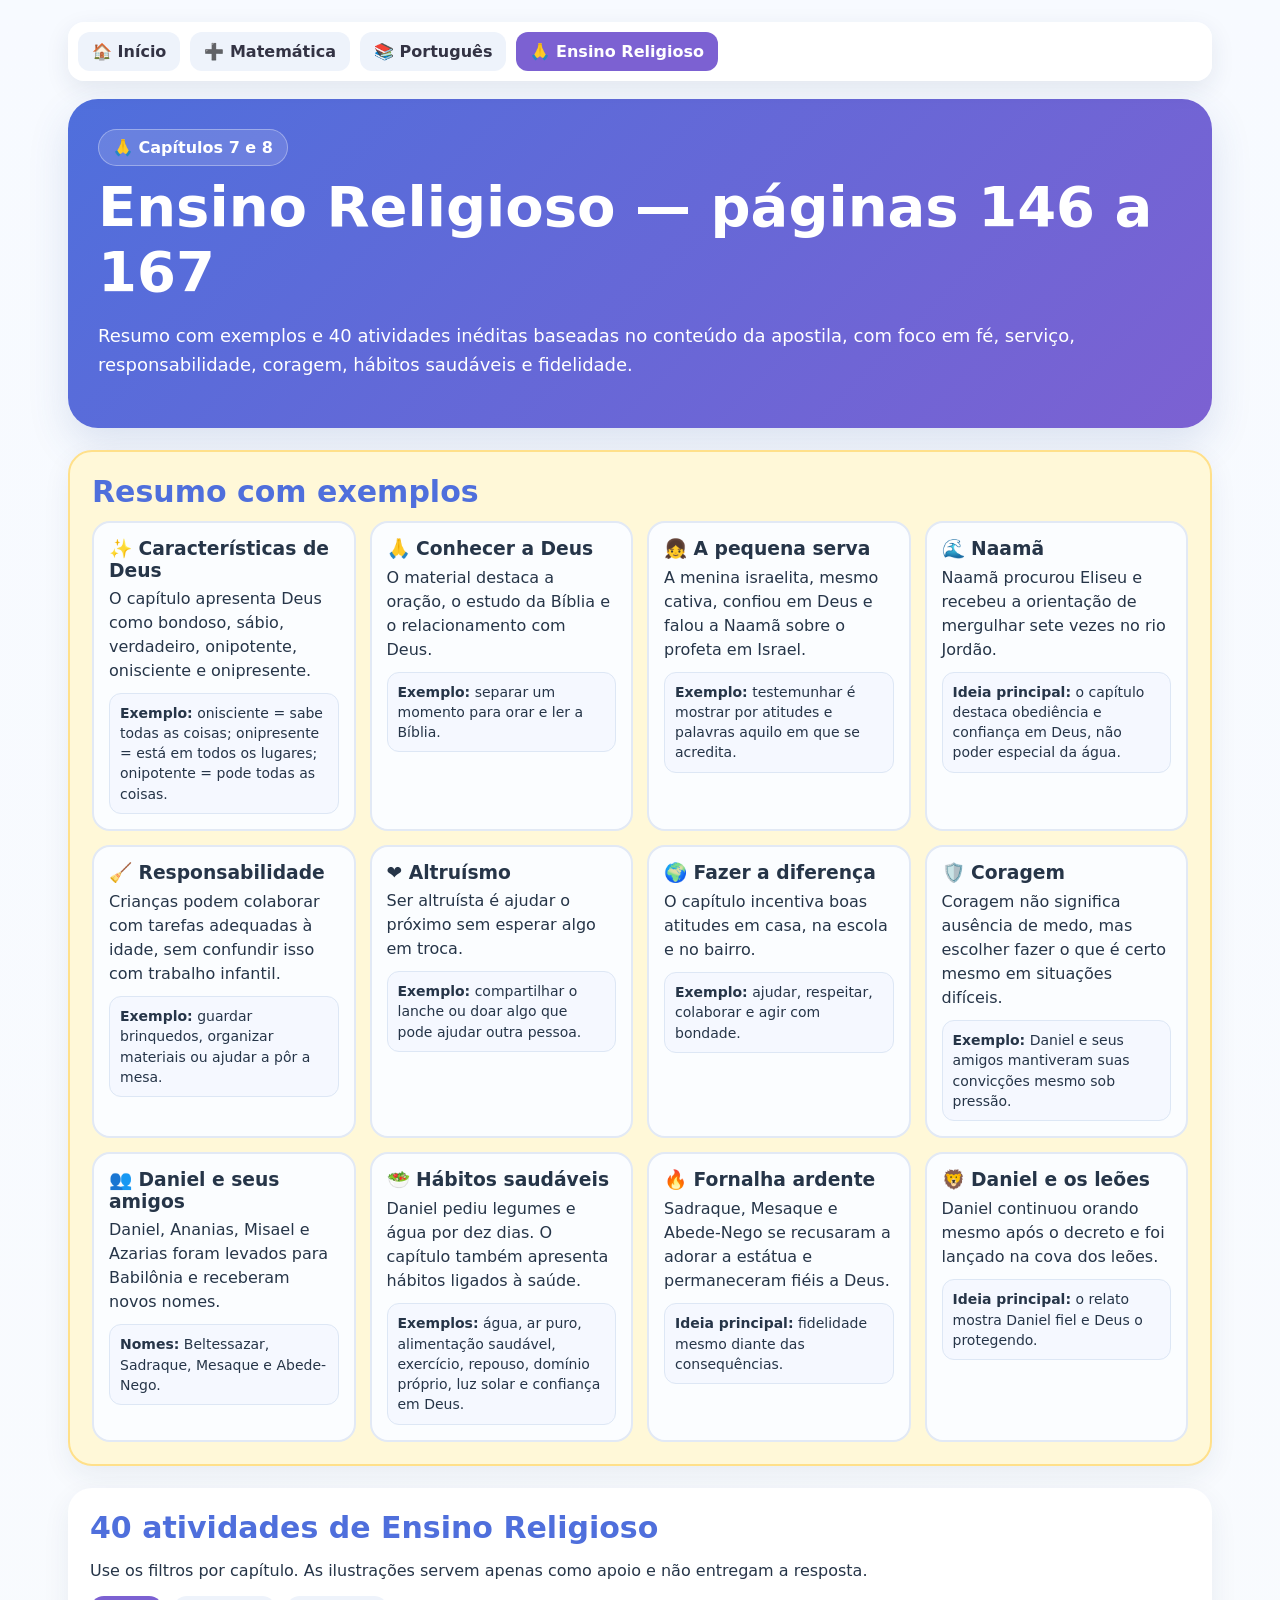
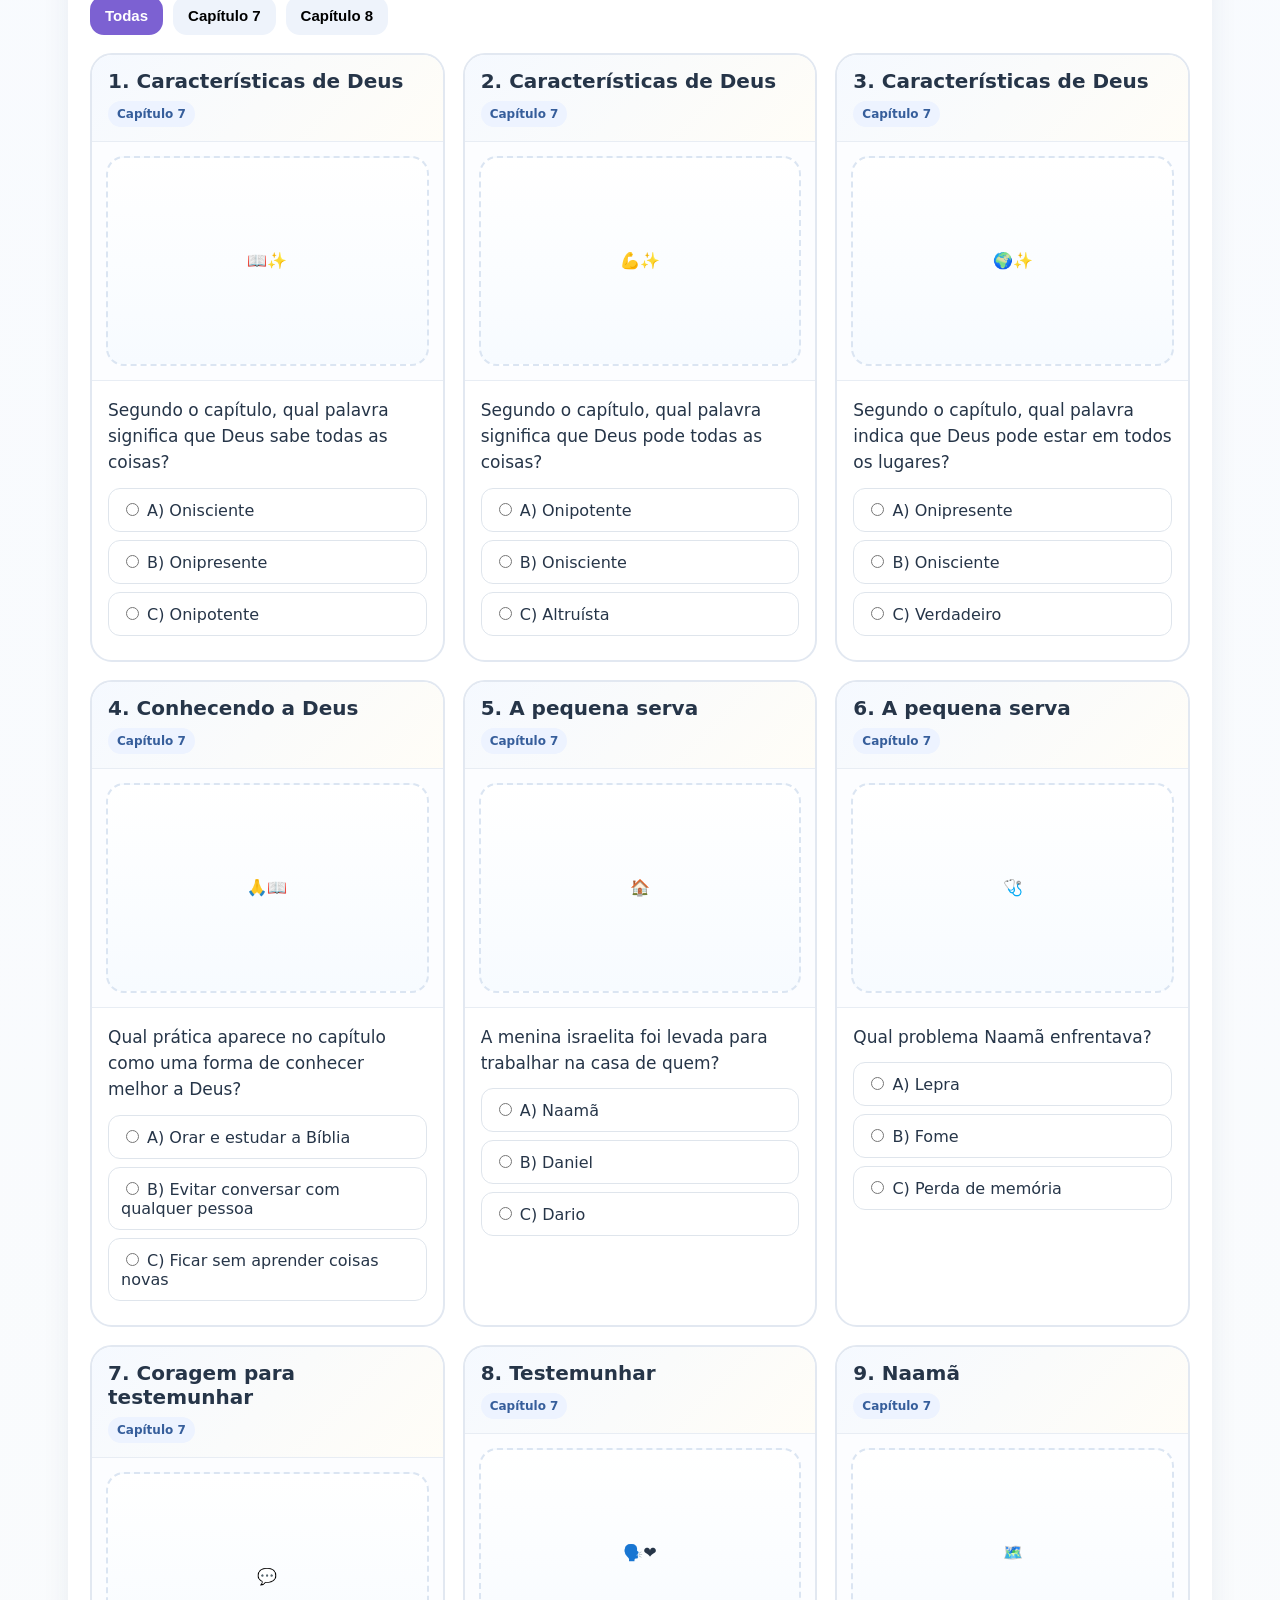
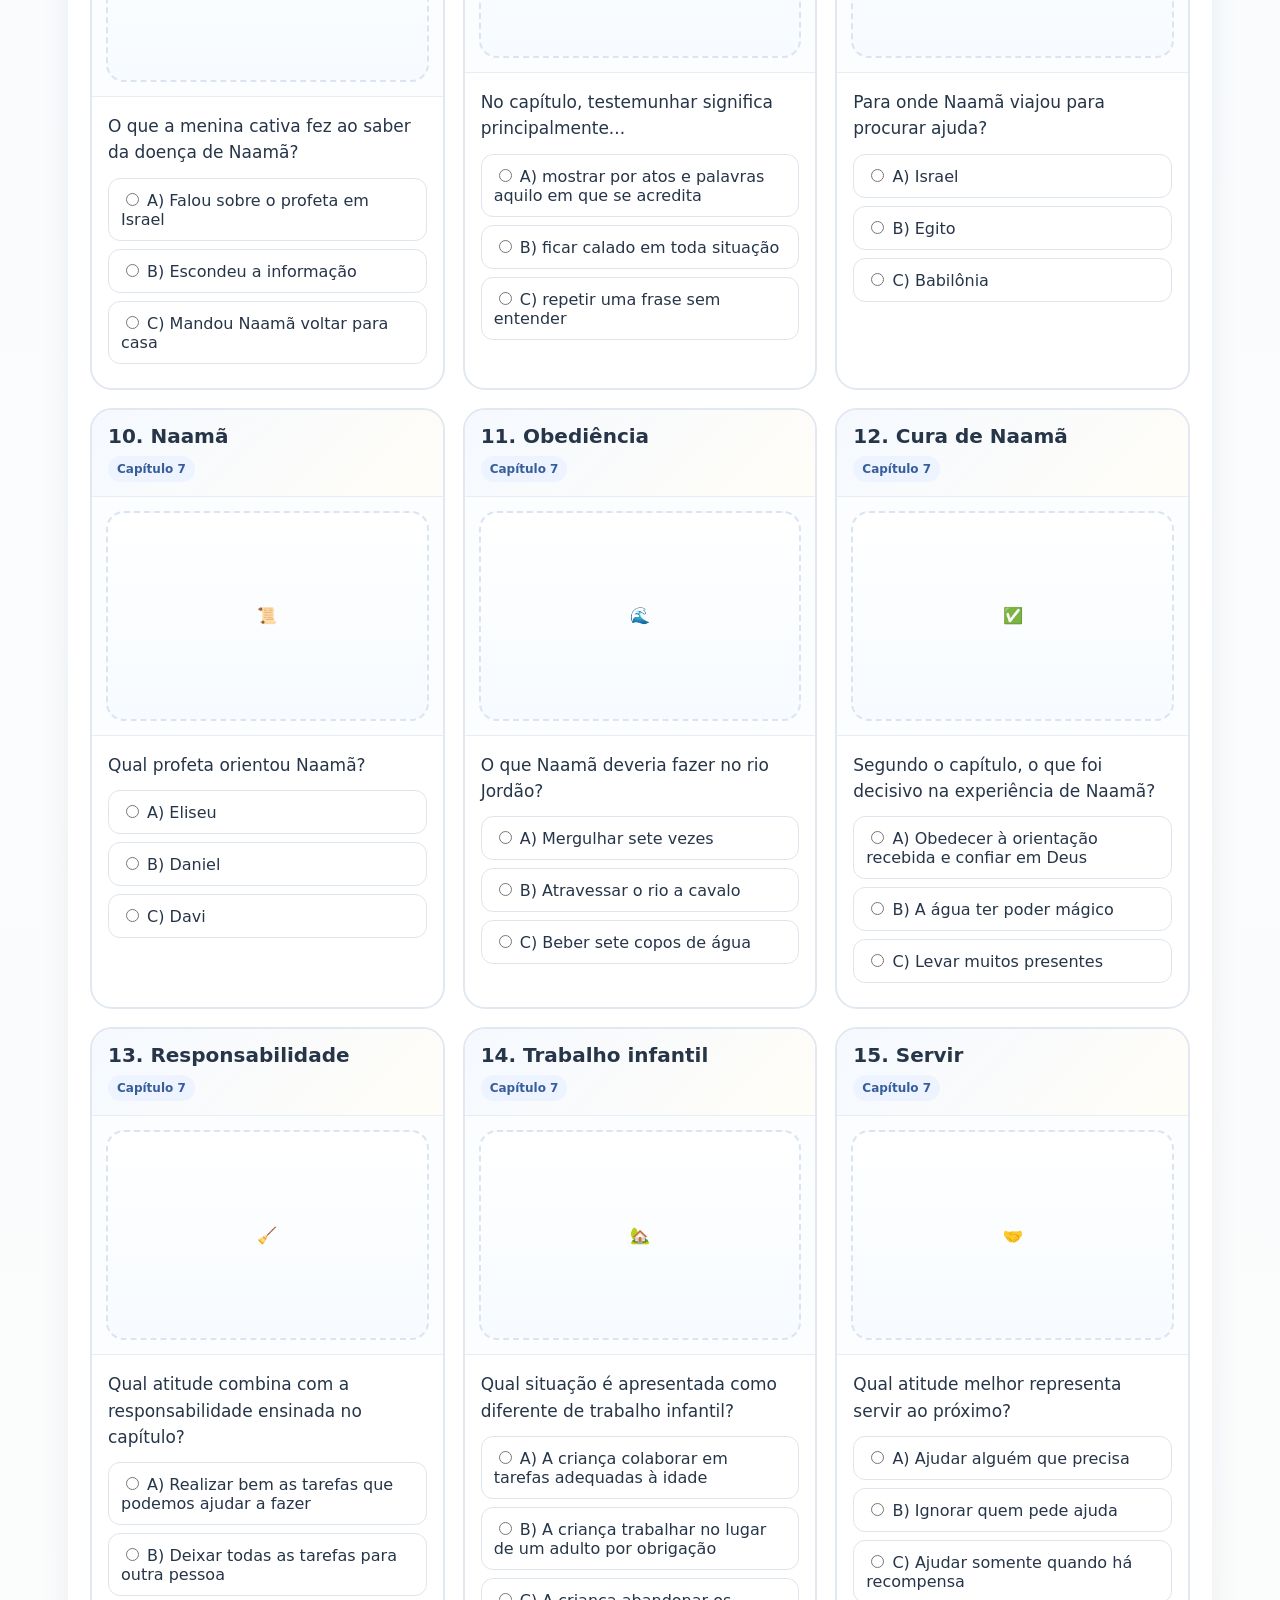
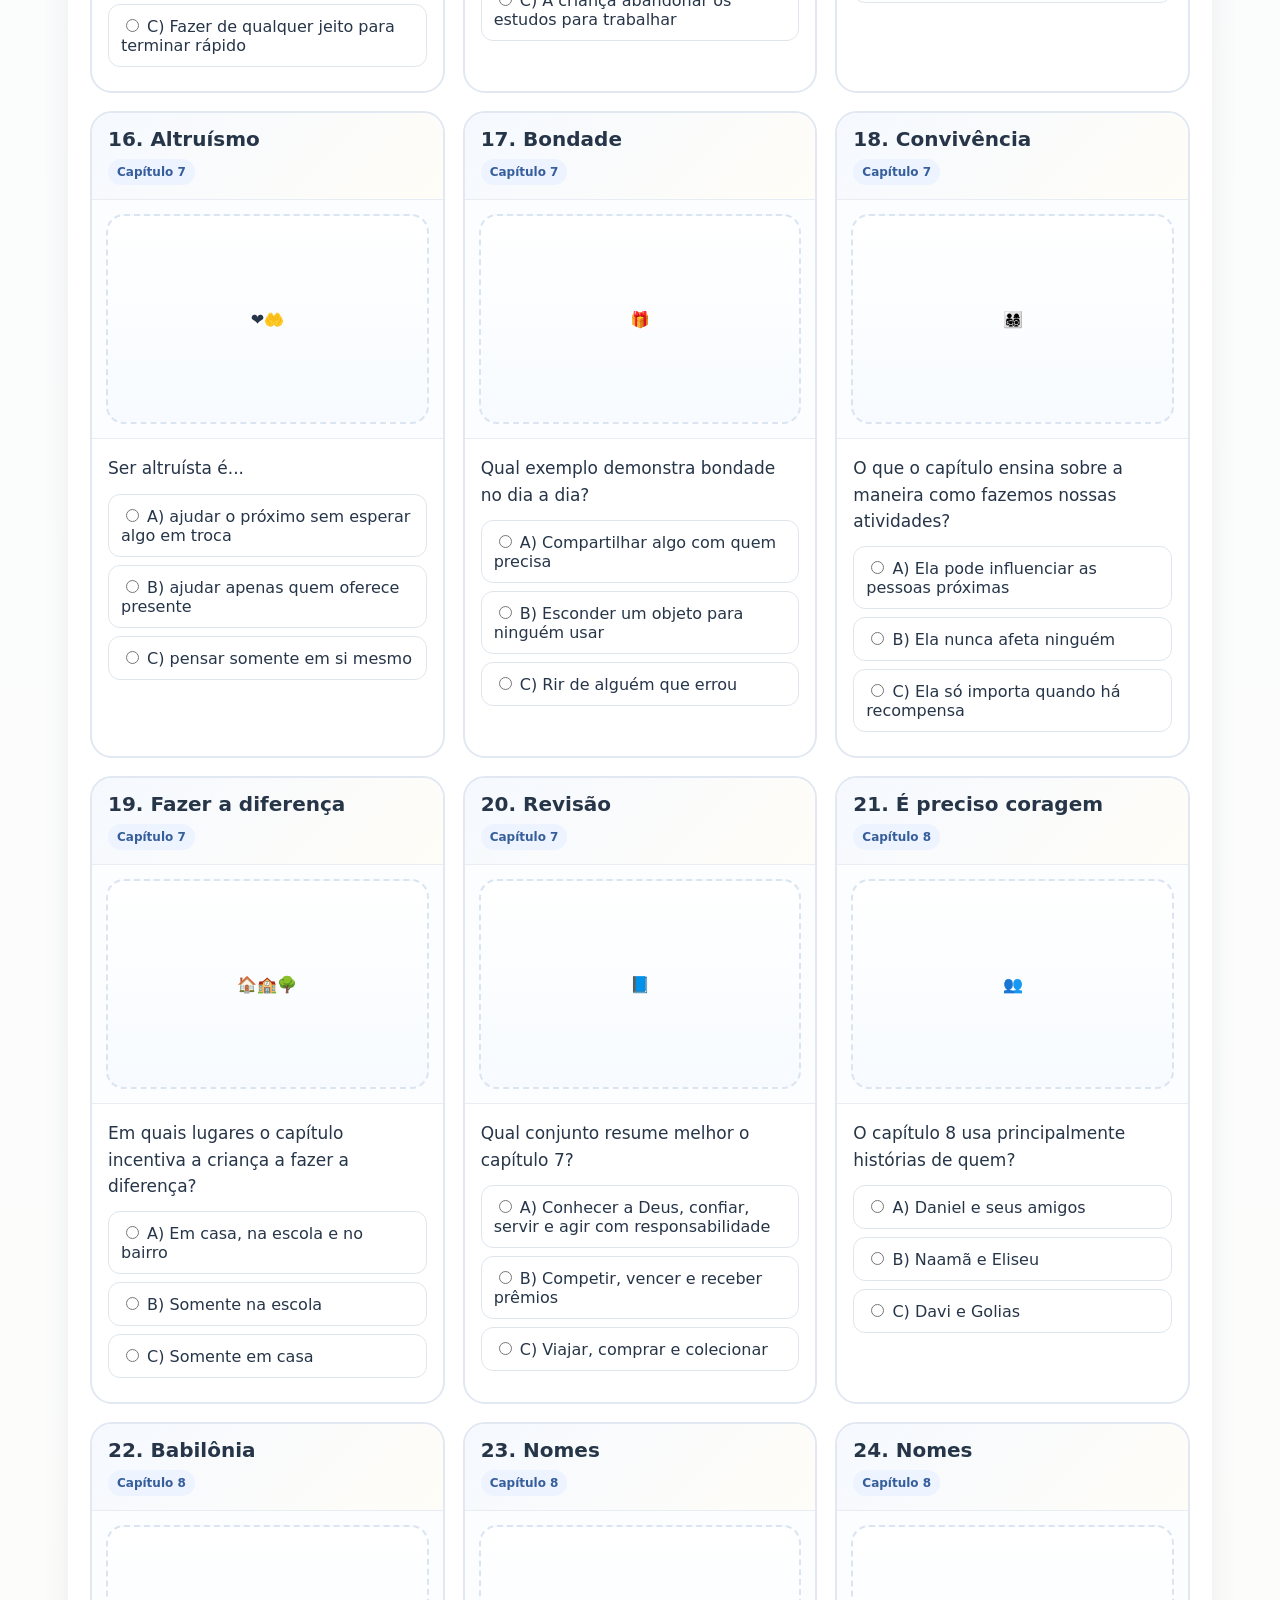
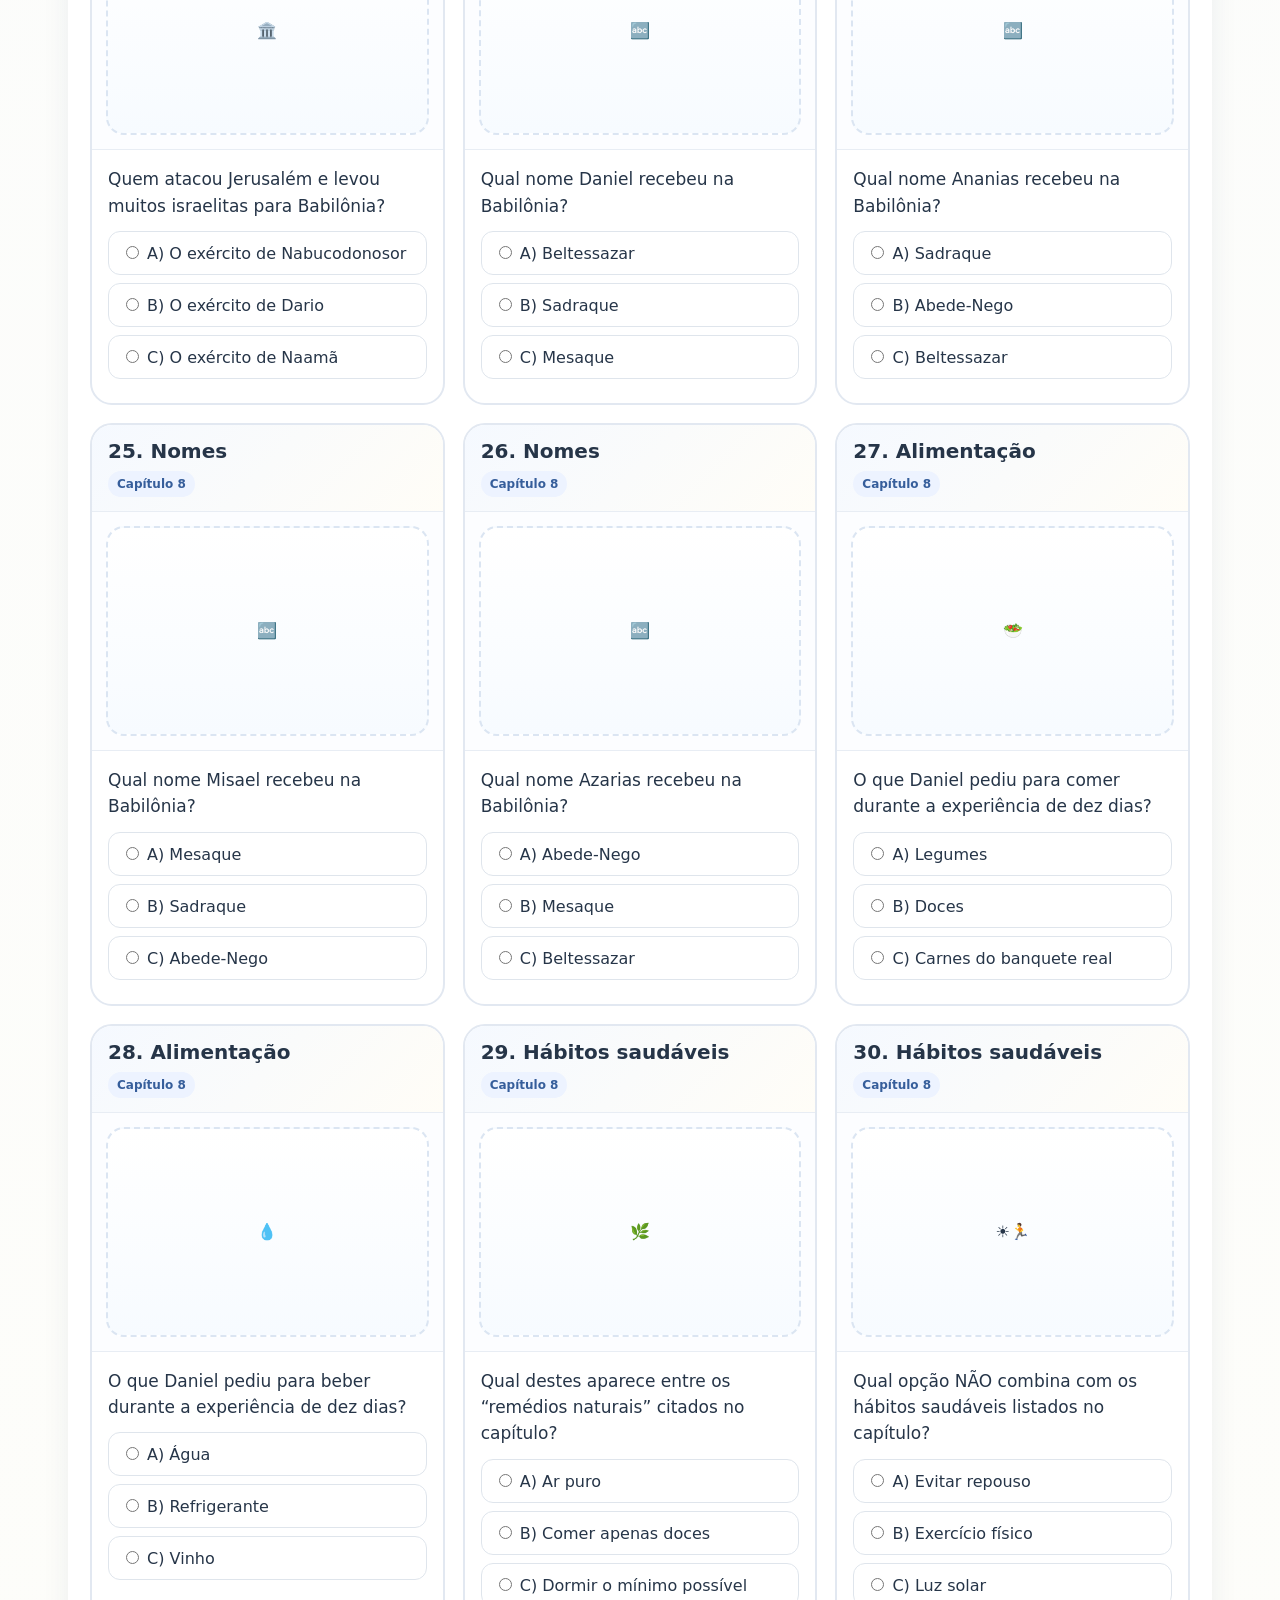
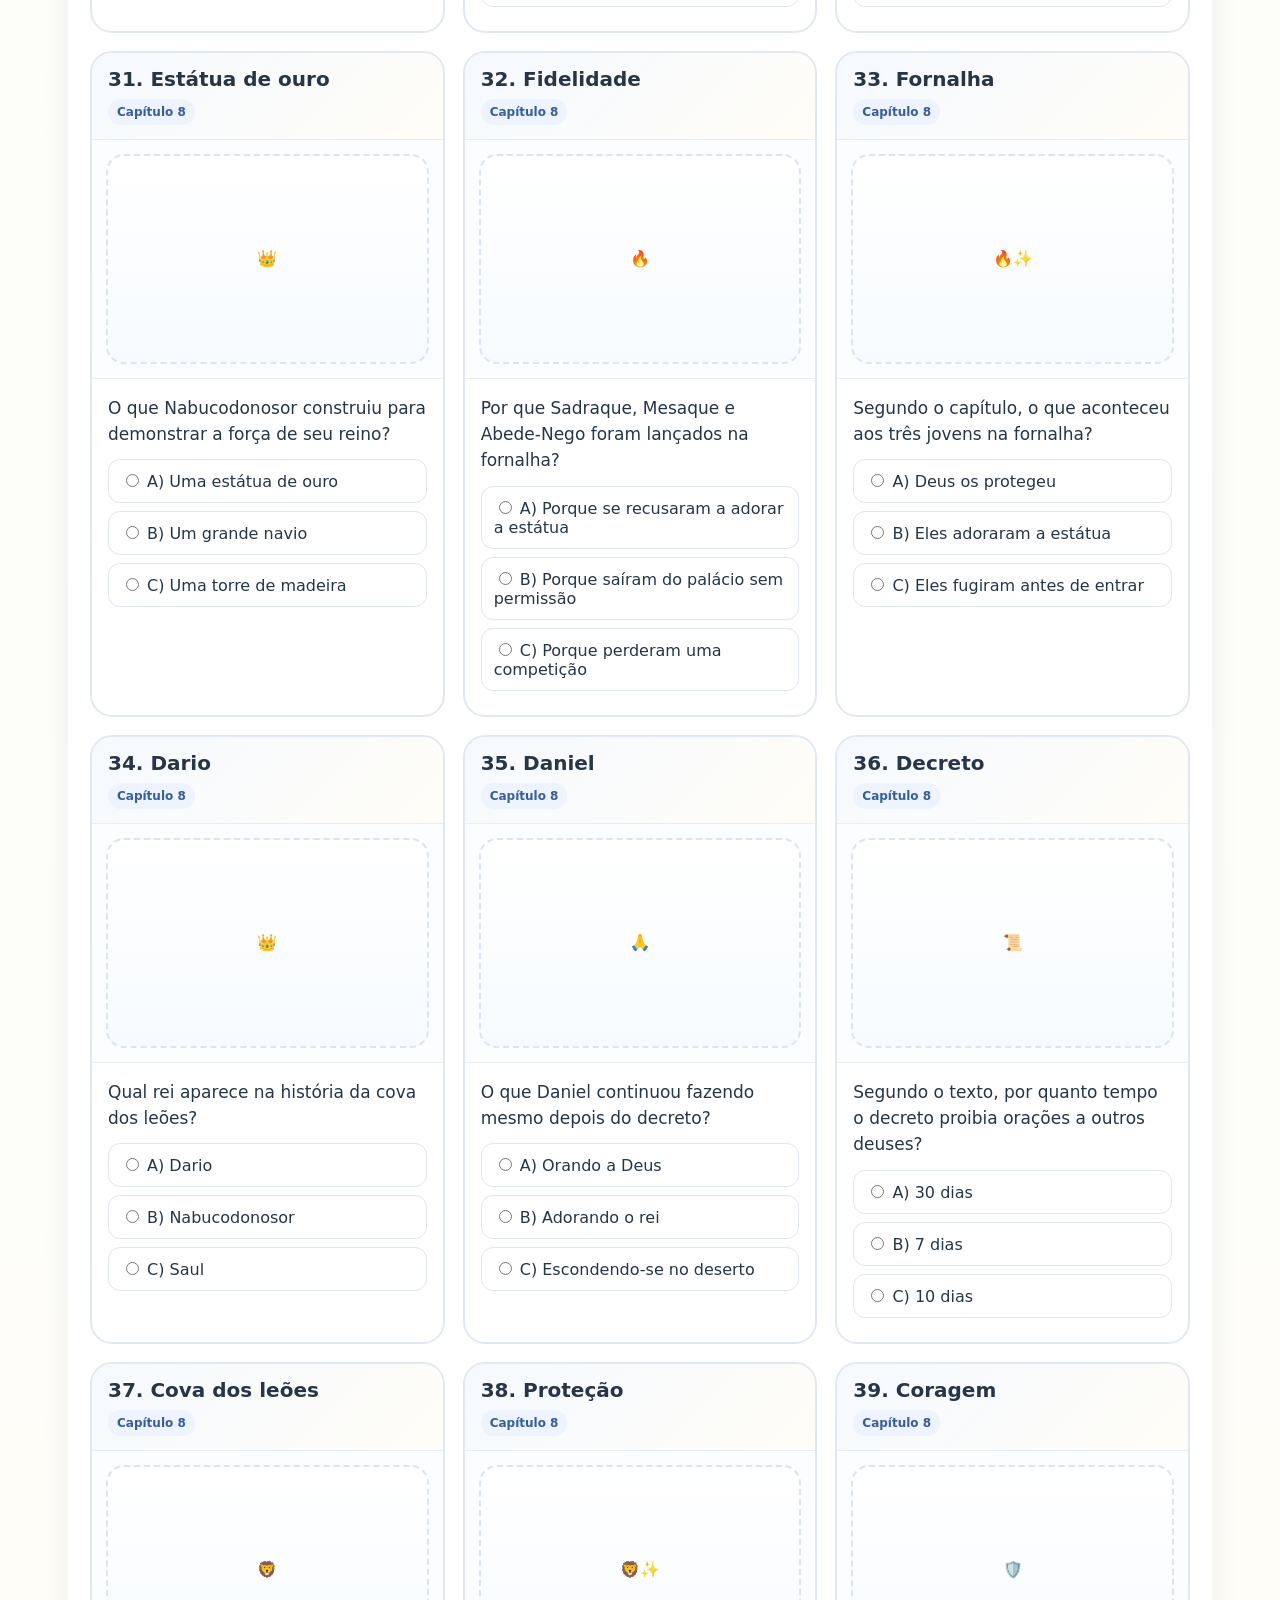
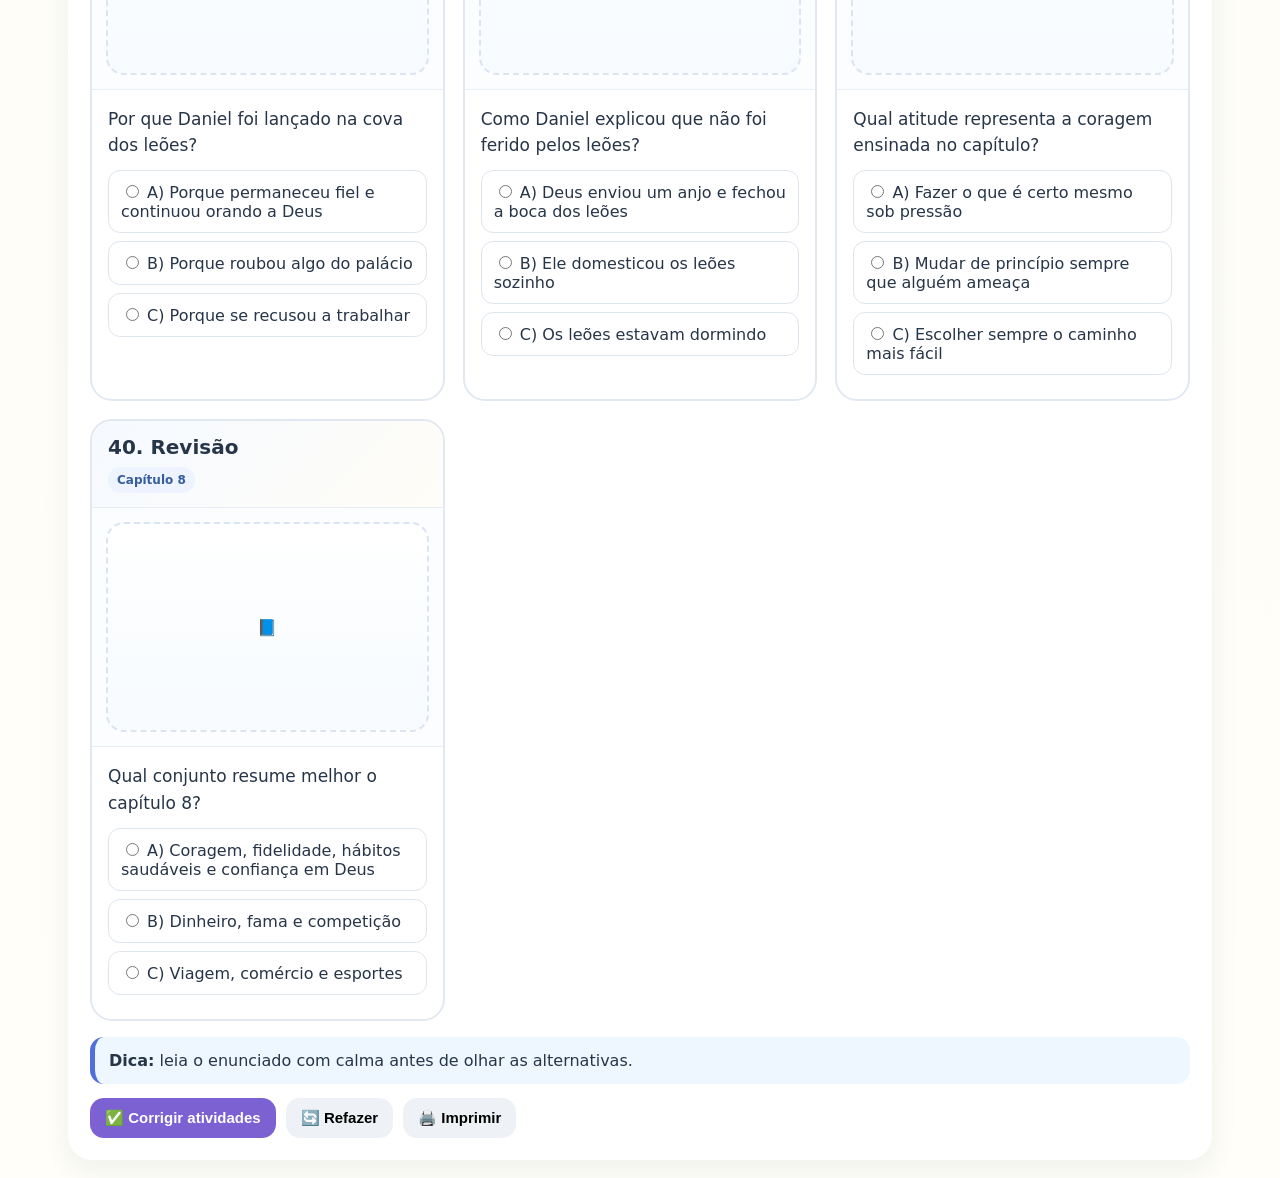
==== ensino-religioso.html @ d0b06a51 "Adiciona página de Ensino Religioso" ====
<!doctype html><html lang="pt-BR"><head><meta charset="utf-8"><meta name="viewport" content="width=device-width,initial-scale=1"><meta name="theme-color" content="#5a7fc5"><title>Ensino Religioso — Capítulos 7 e 8</title><link rel="stylesheet" href="styles.css"><link rel="stylesheet" href="extras.css"></head><body><main><nav class="topnav"><a href="index.html">🏠 Início</a><a href="matematica.html">➕ Matemática</a><a href="portugues.html">📚 Português</a><a class="active" href="ensino-religioso.html">🙏 Ensino Religioso</a></nav><section class="hero hero-rel"><span class="badge">🙏 Capítulos 7 e 8</span><h1>Ensino Religioso — páginas 146 a 167</h1><p>Resumo com exemplos e 40 atividades inéditas baseadas no conteúdo da apostila, com foco em fé, serviço, responsabilidade, coragem, hábitos saudáveis e fidelidade.</p></section><section class="section summary rel-summary"><h2>Resumo com exemplos</h2><div class="cards"><div class="info"><h3>✨ Características de Deus</h3><p>O capítulo apresenta Deus como bondoso, sábio, verdadeiro, onipotente, onisciente e onipresente.</p><div class="example"><strong>Exemplo:</strong> onisciente = sabe todas as coisas; onipresente = está em todos os lugares; onipotente = pode todas as coisas.</div></div><div class="info"><h3>🙏 Conhecer a Deus</h3><p>O material destaca a oração, o estudo da Bíblia e o relacionamento com Deus.</p><div class="example"><strong>Exemplo:</strong> separar um momento para orar e ler a Bíblia.</div></div><div class="info"><h3>👧 A pequena serva</h3><p>A menina israelita, mesmo cativa, confiou em Deus e falou a Naamã sobre o profeta em Israel.</p><div class="example"><strong>Exemplo:</strong> testemunhar é mostrar por atitudes e palavras aquilo em que se acredita.</div></div><div class="info"><h3>🌊 Naamã</h3><p>Naamã procurou Eliseu e recebeu a orientação de mergulhar sete vezes no rio Jordão.</p><div class="example"><strong>Ideia principal:</strong> o capítulo destaca obediência e confiança em Deus, não poder especial da água.</div></div><div class="info"><h3>🧹 Responsabilidade</h3><p>Crianças podem colaborar com tarefas adequadas à idade, sem confundir isso com trabalho infantil.</p><div class="example"><strong>Exemplo:</strong> guardar brinquedos, organizar materiais ou ajudar a pôr a mesa.</div></div><div class="info"><h3>❤️ Altruísmo</h3><p>Ser altruísta é ajudar o próximo sem esperar algo em troca.</p><div class="example"><strong>Exemplo:</strong> compartilhar o lanche ou doar algo que pode ajudar outra pessoa.</div></div><div class="info"><h3>🌍 Fazer a diferença</h3><p>O capítulo incentiva boas atitudes em casa, na escola e no bairro.</p><div class="example"><strong>Exemplo:</strong> ajudar, respeitar, colaborar e agir com bondade.</div></div><div class="info"><h3>🛡️ Coragem</h3><p>Coragem não significa ausência de medo, mas escolher fazer o que é certo mesmo em situações difíceis.</p><div class="example"><strong>Exemplo:</strong> Daniel e seus amigos mantiveram suas convicções mesmo sob pressão.</div></div><div class="info"><h3>👥 Daniel e seus amigos</h3><p>Daniel, Ananias, Misael e Azarias foram levados para Babilônia e receberam novos nomes.</p><div class="example"><strong>Nomes:</strong> Beltessazar, Sadraque, Mesaque e Abede-Nego.</div></div><div class="info"><h3>🥗 Hábitos saudáveis</h3><p>Daniel pediu legumes e água por dez dias. O capítulo também apresenta hábitos ligados à saúde.</p><div class="example"><strong>Exemplos:</strong> água, ar puro, alimentação saudável, exercício, repouso, domínio próprio, luz solar e confiança em Deus.</div></div><div class="info"><h3>🔥 Fornalha ardente</h3><p>Sadraque, Mesaque e Abede-Nego se recusaram a adorar a estátua e permaneceram fiéis a Deus.</p><div class="example"><strong>Ideia principal:</strong> fidelidade mesmo diante das consequências.</div></div><div class="info"><h3>🦁 Daniel e os leões</h3><p>Daniel continuou orando mesmo após o decreto e foi lançado na cova dos leões.</p><div class="example"><strong>Ideia principal:</strong> o relato mostra Daniel fiel e Deus o protegendo.</div></div></div></section><section class="section"><h2>40 atividades de Ensino Religioso</h2><p>Use os filtros por capítulo. As ilustrações servem apenas como apoio e não entregam a resposta.</p><div class="filters"><button type="button" class="filter active" onclick="filtrarRel('Todos',this)">Todas</button><button type="button" class="filter" onclick="filtrarRel('Capítulo 7',this)">Capítulo 7</button><button type="button" class="filter" onclick="filtrarRel('Capítulo 8',this)">Capítulo 8</button></div><form id="quizRel"><div id="gridRel" class="quiz-grid"></div><div class="note"><strong>Dica:</strong> leia o enunciado com calma antes de olhar as alternativas.</div><div class="actions"><button type="button" class="primary" onclick="corrigirRel()">✅ Corrigir atividades</button><button type="reset" class="secondary" onclick="refazerRel()">🔄 Refazer</button><button type="button" class="secondary" onclick="window.print()">🖨️ Imprimir</button></div><div id="resultRel"></div></form></section></main><script src="ensino-religioso.js"></script></body></html>
---- styles.css ----
@import url('extras.css');:root{--b:#4f6fdc;--p:#7c61d2;--i:#263548;--m:#66788a;--l:#dfe7f2}*{box-sizing:border-box}body{margin:0;font-family:system-ui,-apple-system,Segoe UI,Roboto,Arial,sans-serif;background:linear-gradient(#f7faff,#fffef8);color:var(--i)}main{max-width:1180px;margin:auto;padding:18px}.hero{background:linear-gradient(135deg,var(--b),var(--p));color:#fff;border-radius:30px;padding:30px;box-shadow:0 16px 40px #39589a26}.hero h1{font-size:clamp(32px,5vw,56px);margin:8px 0 10px}.hero p{font-size:18px;line-height:1.6}.badge{display:inline-block;padding:8px 14px;border-radius:999px;background:#ffffff22;border:1px solid #ffffff55;font-weight:700}.section{margin-top:22px;background:#fff;border-radius:24px;padding:22px;box-shadow:0 10px 28px #22335512}.section h2{margin:0 0 12px;color:var(--b);font-size:30px}.cards{display:grid;grid-template-columns:repeat(auto-fit,minmax(230px,1fr));gap:14px}.info{border:2px solid #e2e9f5;border-radius:18px;padding:15px;background:#fbfdff}.info h3{margin:0 0 6px}.info p{margin:6px 0 0;line-height:1.5}.example{margin-top:10px;padding:9px 10px;border-radius:12px;background:#f5f8ff;border:1px solid #dde7f5;font-size:14px;line-height:1.45}.summary{background:#fff8d8;border:2px solid #ffe08a}.filters,.actions{display:flex;gap:10px;flex-wrap:wrap;margin-top:14px}button{cursor:pointer;border:0;border-radius:14px;padding:11px 15px;font-size:15px;font-weight:750}.filter{background:#eef3fb}.filter.active,.primary{background:var(--p);color:#fff}.secondary{background:#eef2f6}.quiz-grid{display:grid;grid-template-columns:repeat(auto-fit,minmax(335px,1fr));gap:18px;margin-top:18px}.qcard{border:2px solid #e2e8f1;border-radius:22px;overflow:hidden;background:#fff}.qhead{padding:14px 16px;background:linear-gradient(135deg,#f5f9ff,#fffdf7);border-bottom:1px solid #e8edf4}.qhead h3{margin:0;font-size:20px}.tags{display:flex;gap:7px;flex-wrap:wrap;margin-top:8px}.tag{font-size:12px;font-weight:750;border-radius:999px;padding:6px 9px;background:#edf3ff;color:#365e9b}.tag.sub{background:#fff0f4;color:#b33e5c}.visual{padding:14px;background:#fcfdff;border-bottom:1px solid #e8edf4}.canvas{min-height:210px;border-radius:18px;border:2px dashed #dbe5f2;background:linear-gradient(#fff,#f7fbff);padding:14px;display:flex;align-items:center;justify-content:center}.row,.scene{display:flex;gap:12px;flex-wrap:wrap;justify-content:center;align-items:stretch;width:100%}.box{flex:1 1 140px;min-width:130px;background:#fff;border:1px solid var(--l);border-radius:16px;padding:12px;text-align:center}.name{font-size:13px;color:var(--m);font-weight:800;margin-bottom:8px;text-transform:uppercase}.objs{font-size:27px;line-height:1.5;word-break:break-word}.count{font-size:26px;font-weight:800;margin-top:6px}.legend{font-size:13px;color:#59697b;margin-top:8px;text-align:center}.body{padding:16px}.question{font-size:17px;line-height:1.55;margin:0 0 12px}.option{display:block;border:1px solid #dfe5ec;border-radius:12px;padding:11px 12px;margin:8px 0;background:#fff;cursor:pointer}.option:hover{background:#f8fbff}.correct{background:#ebfbf1!important;border-color:#7ad49a!important}.wrong{background:#fff1f4!important;border-color:#ff9bb0!important}.feedback{display:none;margin-top:10px;padding:12px;border-radius:14px;background:#f8fbff;border:1px solid #dfe7f0;line-height:1.5}.note{margin-top:16px;padding:14px;border-radius:14px;background:#eef7ff;border-left:5px solid var(--b)}#result{display:none;margin-top:16px;padding:18px;border-radius:18px;background:#effcf5;border:2px solid #bee6cb;font-size:18px;line-height:1.6}.shirt{display:inline-block;width:30px;height:30px;margin:2px}.hat{display:inline-block;width:0;height:0;border-left:13px solid transparent;border-right:13px solid transparent;border-bottom:28px solid #ff7b54;position:relative;margin:4px}.hat:after{content:"";position:absolute;left:-14px;top:25px;width:28px;height:5px;border-radius:8px;background:#5e78d8}.eraser{display:inline-block;width:30px;height:17px;border-radius:4px;background:linear-gradient(90deg,#f08aa1 0 65%,#5f7fd7 65%);border:2px solid #6b7480;margin:3px}.numline{display:flex;min-width:465px;border:1px solid #d8e1ef;border-radius:12px;overflow:hidden;background:#fff}.num{width:31px;padding:8px 0;text-align:center;border-right:1px solid #d8e1ef;font-weight:700}@media(max-width:700px){main{padding:12px}.section{padding:16px}.quiz-grid{grid-template-columns:1fr}}@media print{.actions,.filters{display:none!important}.qcard{break-inside:avoid}}
---- extras.css ----
.topnav{display:flex;gap:10px;flex-wrap:wrap;margin:4px 0 18px;position:sticky;top:0;z-index:20;padding:10px;border-radius:16px;background:rgba(255,255,255,.94);box-shadow:0 8px 24px #22335518;backdrop-filter:blur(8px)}.topnav a{text-decoration:none;color:#334;padding:10px 14px;border-radius:12px;font-weight:800;background:#eef3fb}.topnav a.active{background:#7c61d2;color:#fff}.subject-grid{display:grid;grid-template-columns:repeat(auto-fit,minmax(280px,1fr));gap:18px}.subject-card{display:block;text-decoration:none;color:#263548;border:2px solid #e2e8f1;border-radius:22px;padding:24px;background:#fff;box-shadow:0 10px 28px #22335512;transition:.2s}.subject-card:hover{transform:translateY(-3px);box-shadow:0 16px 34px #22335520}.subject-icon{font-size:42px}.subject-card h3{font-size:28px;margin:12px 0 8px}.subject-card p{line-height:1.6;color:#66788a}.subject-card span{display:inline-block;margin-top:10px;font-weight:900}.math-card{border-top:8px solid #7c61d2}.port-card{border-top:8px solid #56a35b}.portal-hero{background:linear-gradient(135deg,#4f6fdc,#56a35b)}.hero-port{background:linear-gradient(135deg,#4a8f52,#7aaf50)}.port-summary{background:#f3f9e9;border-color:#d5e8a8}.porttag{background:#eaf6e5!important;color:#326d36!important}.port-visual{font-size:clamp(26px,5vw,46px);font-weight:900;text-align:center;line-height:1.35;letter-spacing:2px}.port-visual small{font-size:14px}.qcard .canvas{overflow:hidden}#resultPort{display:none;margin-top:16px;padding:18px;border-radius:18px;background:#effcf5;border:2px solid #bee6cb;font-size:18px;line-height:1.6}.animal-section{background:#fbfff5;border:2px solid #dcebbf}.animal-head{background:linear-gradient(90deg,#78aa39,#a9ca62);color:white;padding:14px 18px;border-radius:16px;margin-bottom:18px}.animal-head span{font-weight:900;font-size:13px}.animal-head h2{color:white;margin:4px 0 0}.animal-grid{display:grid;grid-template-columns:1.35fr .85fr;gap:18px}.animal-card{background:white;border:2px solid #e3edce;border-radius:18px;padding:18px}.animal-card h3{margin-top:0;color:#507d24}.animal-title{text-align:center;font-weight:900;font-size:clamp(28px,5vw,48px);letter-spacing:-1px;margin:14px 0}.jacare-letrado{position:relative;min-height:270px;overflow:hidden;background:linear-gradient(#fff,#fbfff6);border:2px dashed #b9d48c;border-radius:18px;padding:24px}.jacare-body{position:absolute;left:8%;right:12%;top:76px;transform:skewX(-7deg);font:700 14px/1.5 ui-monospace,SFMono-Regular,Menlo,Consolas,monospace;color:#23331b}.jacare-body span{display:block;white-space:nowrap}.jacare-tail{position:absolute;right:2%;top:118px;transform:rotate(-12deg);font:700 13px/1.2 ui-monospace,SFMono-Regular,Menlo,Consolas,monospace}.jacare-legs{position:absolute;font:700 13px ui-monospace,SFMono-Regular,Menlo,Consolas,monospace}.leg1{left:25%;top:190px;transform:rotate(55deg)}.leg2{left:58%;top:192px;transform:rotate(60deg)}.jacare-eye{position:absolute;left:12%;top:78px;font-size:20px}.animal-explain{margin-top:14px;padding:12px 14px;background:#f1f8e7;border-radius:14px;line-height:1.5}.author-card{background:#fffdf7}.author-example{margin-top:12px;padding:14px;border-radius:14px;background:#fff7dc;border:1px solid #f1d993}.author-example pre{overflow:auto;white-space:pre;font:700 14px/1.2 ui-monospace,SFMono-Regular,Menlo,Consolas,monospace}.small-help{color:#5f6d55;font-size:14px;line-height:1.45}@media(max-width:800px){.animal-grid{grid-template-columns:1fr}.jacare-letrado{min-height:245px}.jacare-body{left:4%;right:4%;font-size:11px}.jacare-tail{font-size:10px}}@media(max-width:700px){.topnav{position:static}.topnav a{flex:1;text-align:center}.subject-grid{grid-template-columns:1fr}}@media print{.topnav{display:none}}
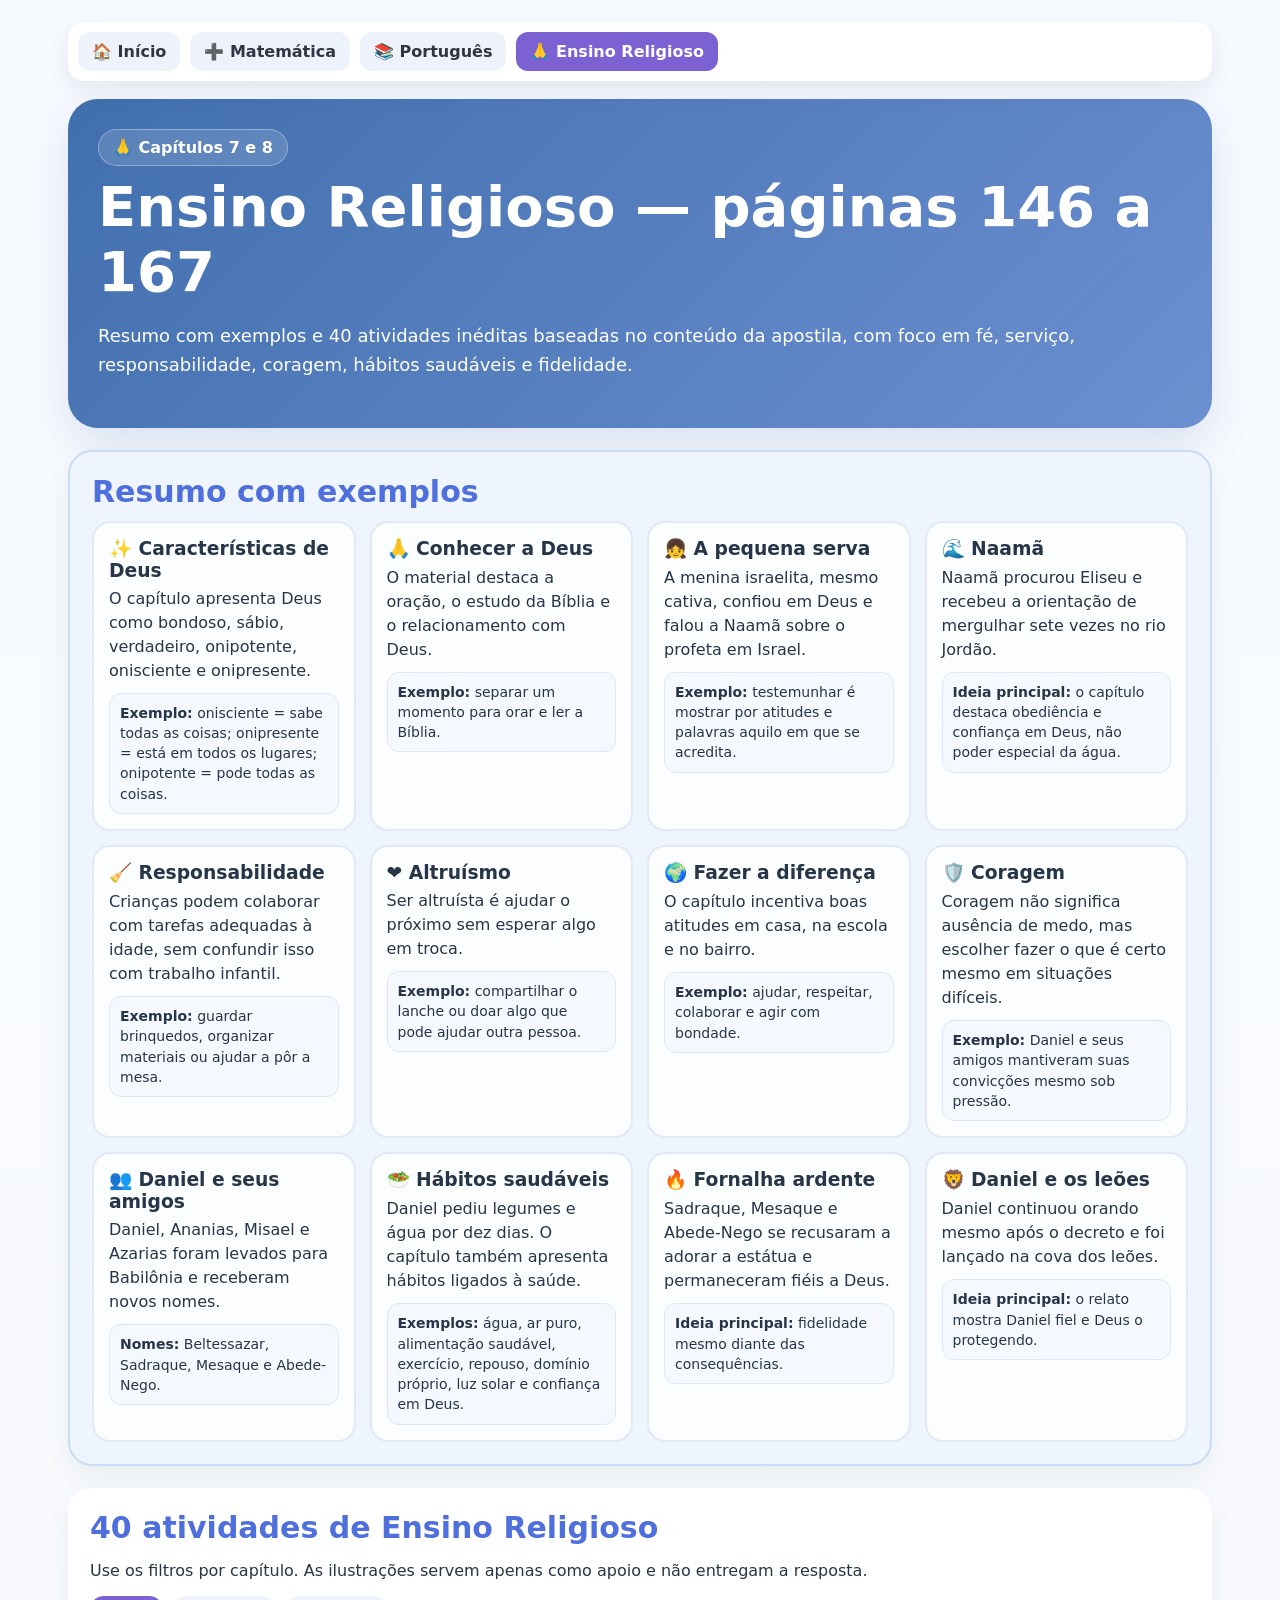
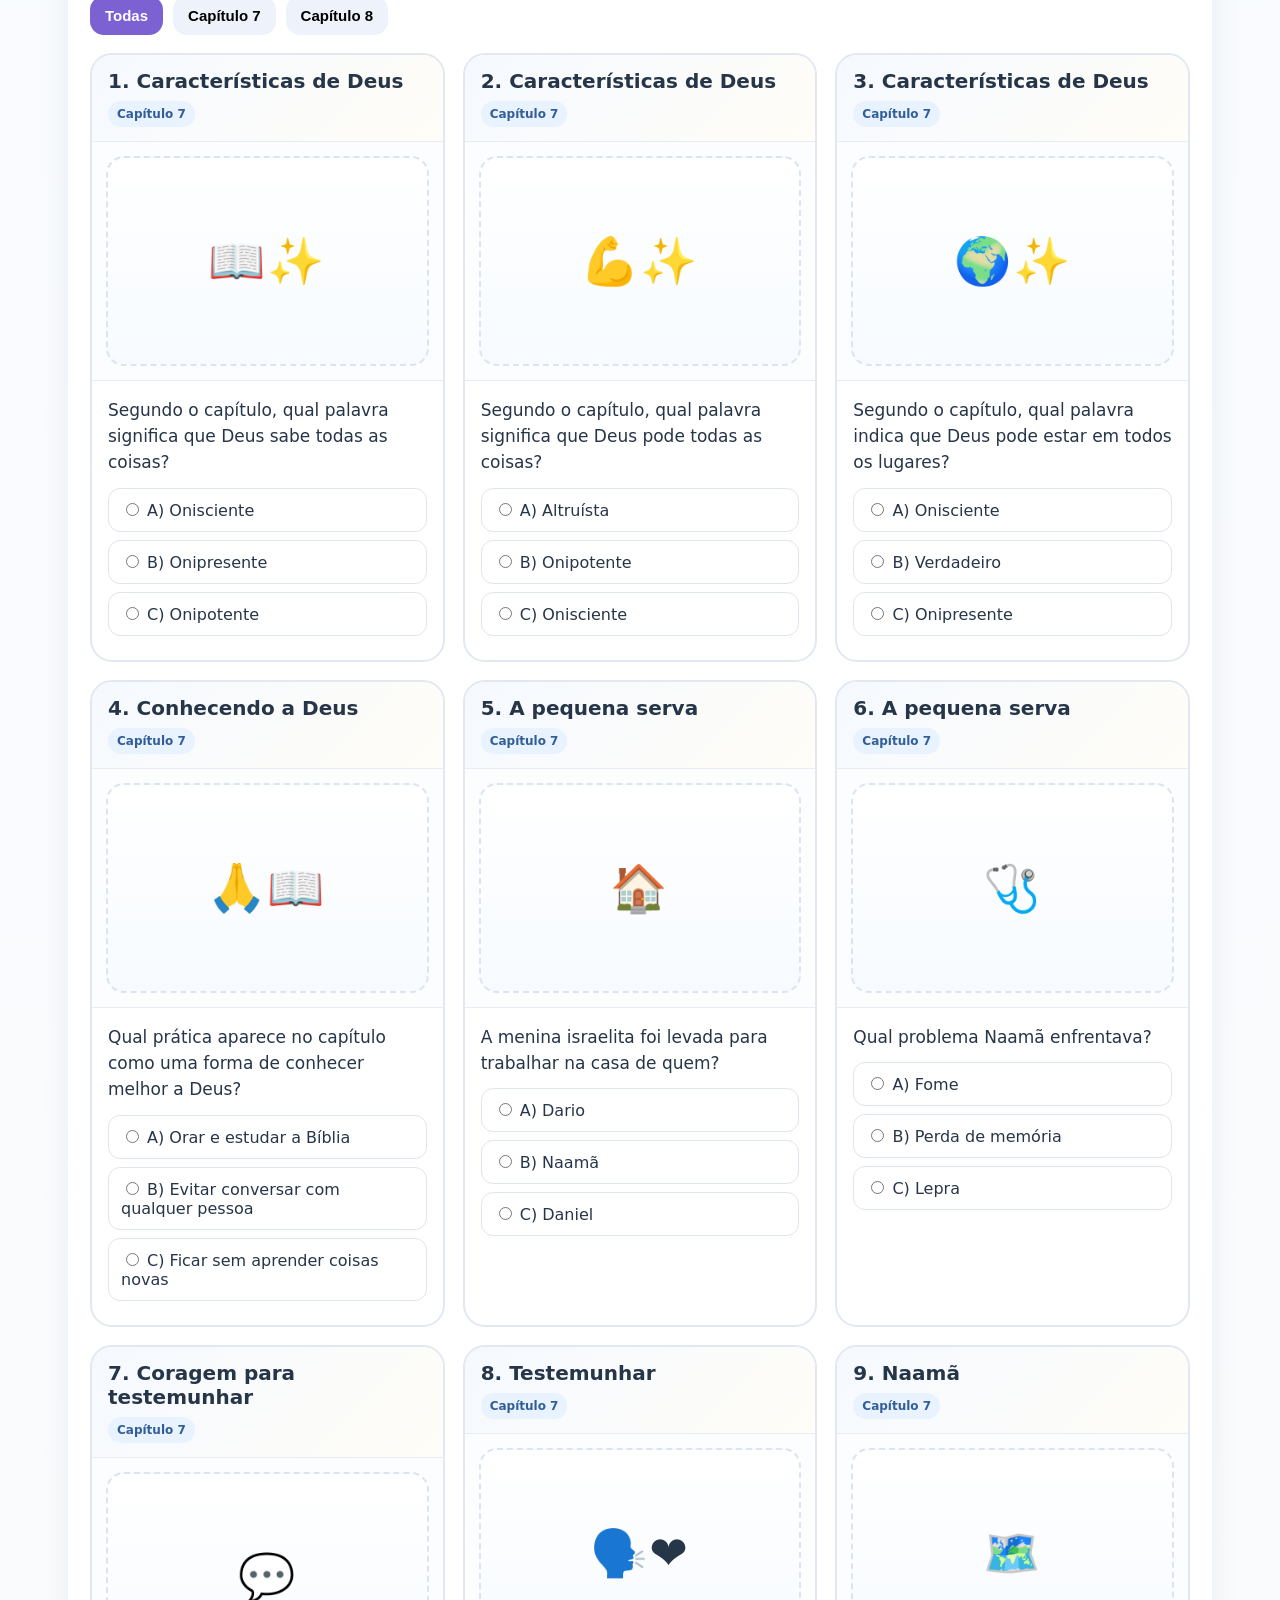
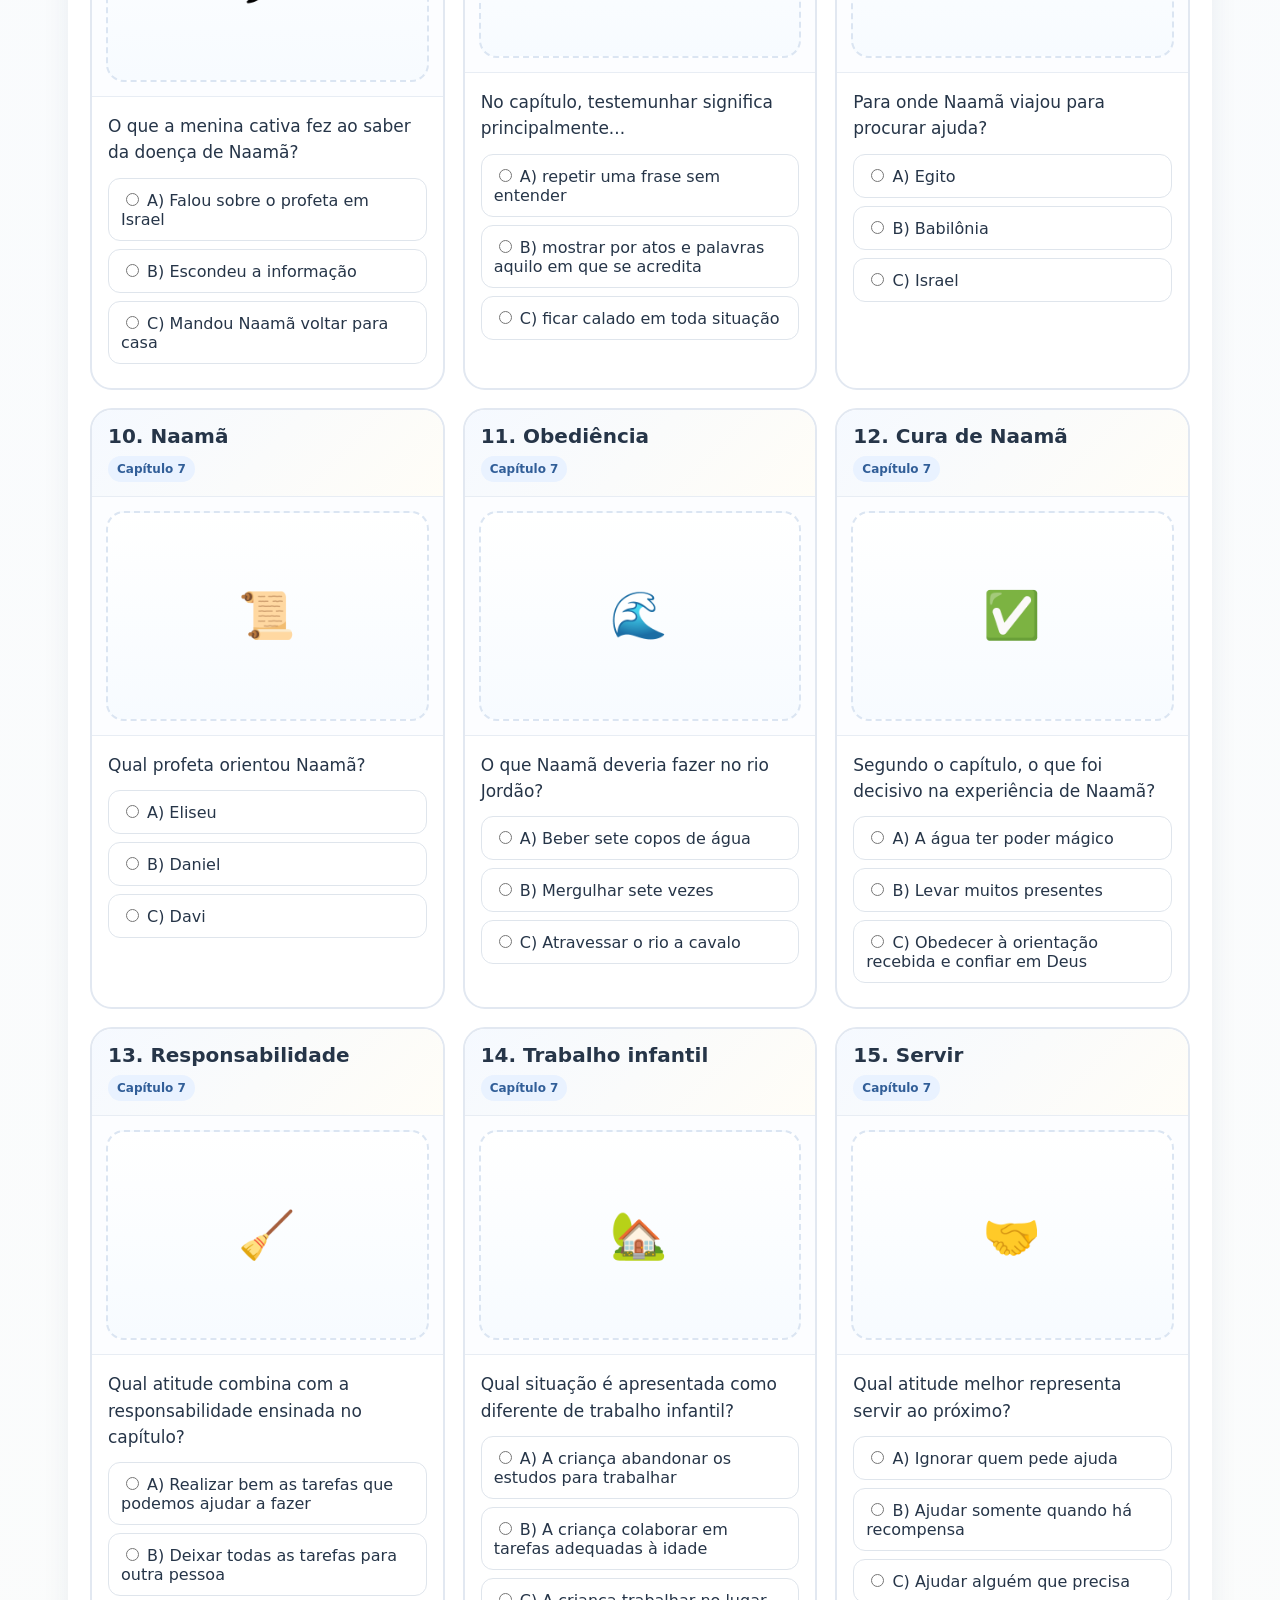
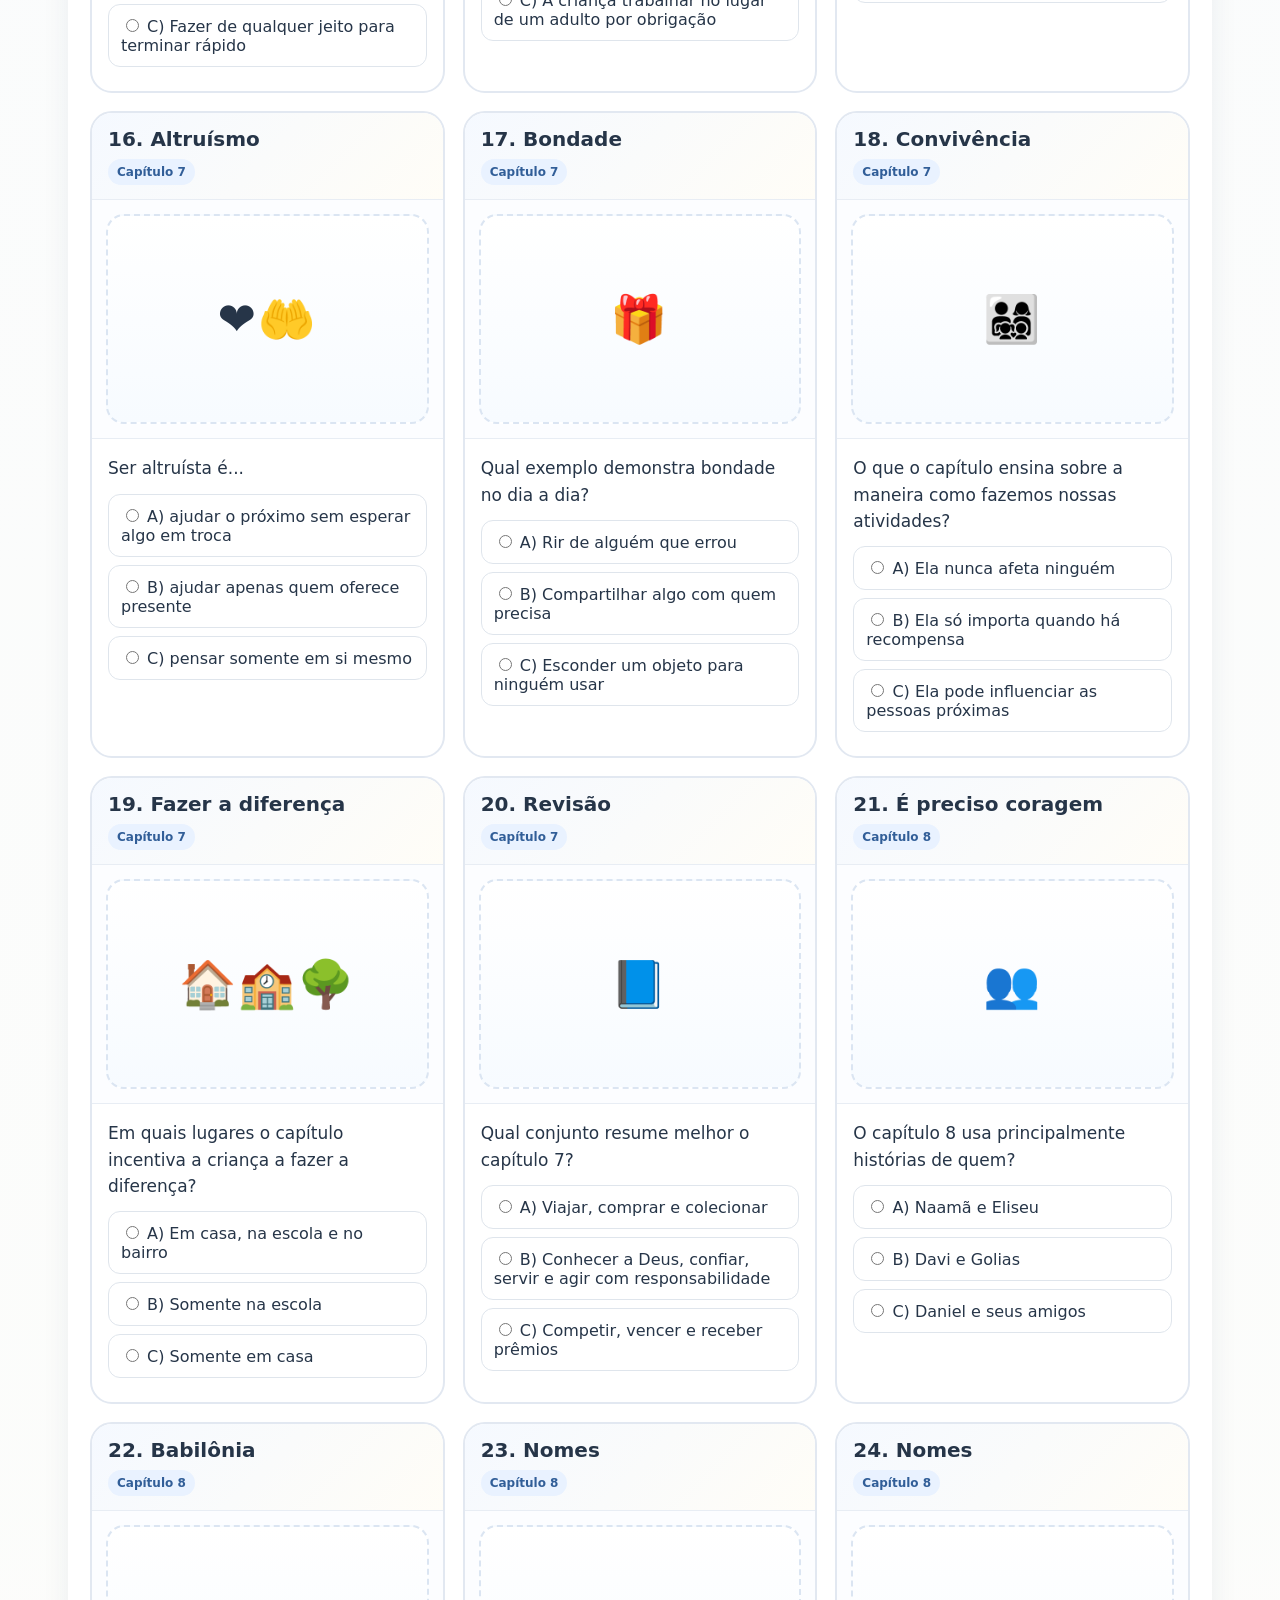
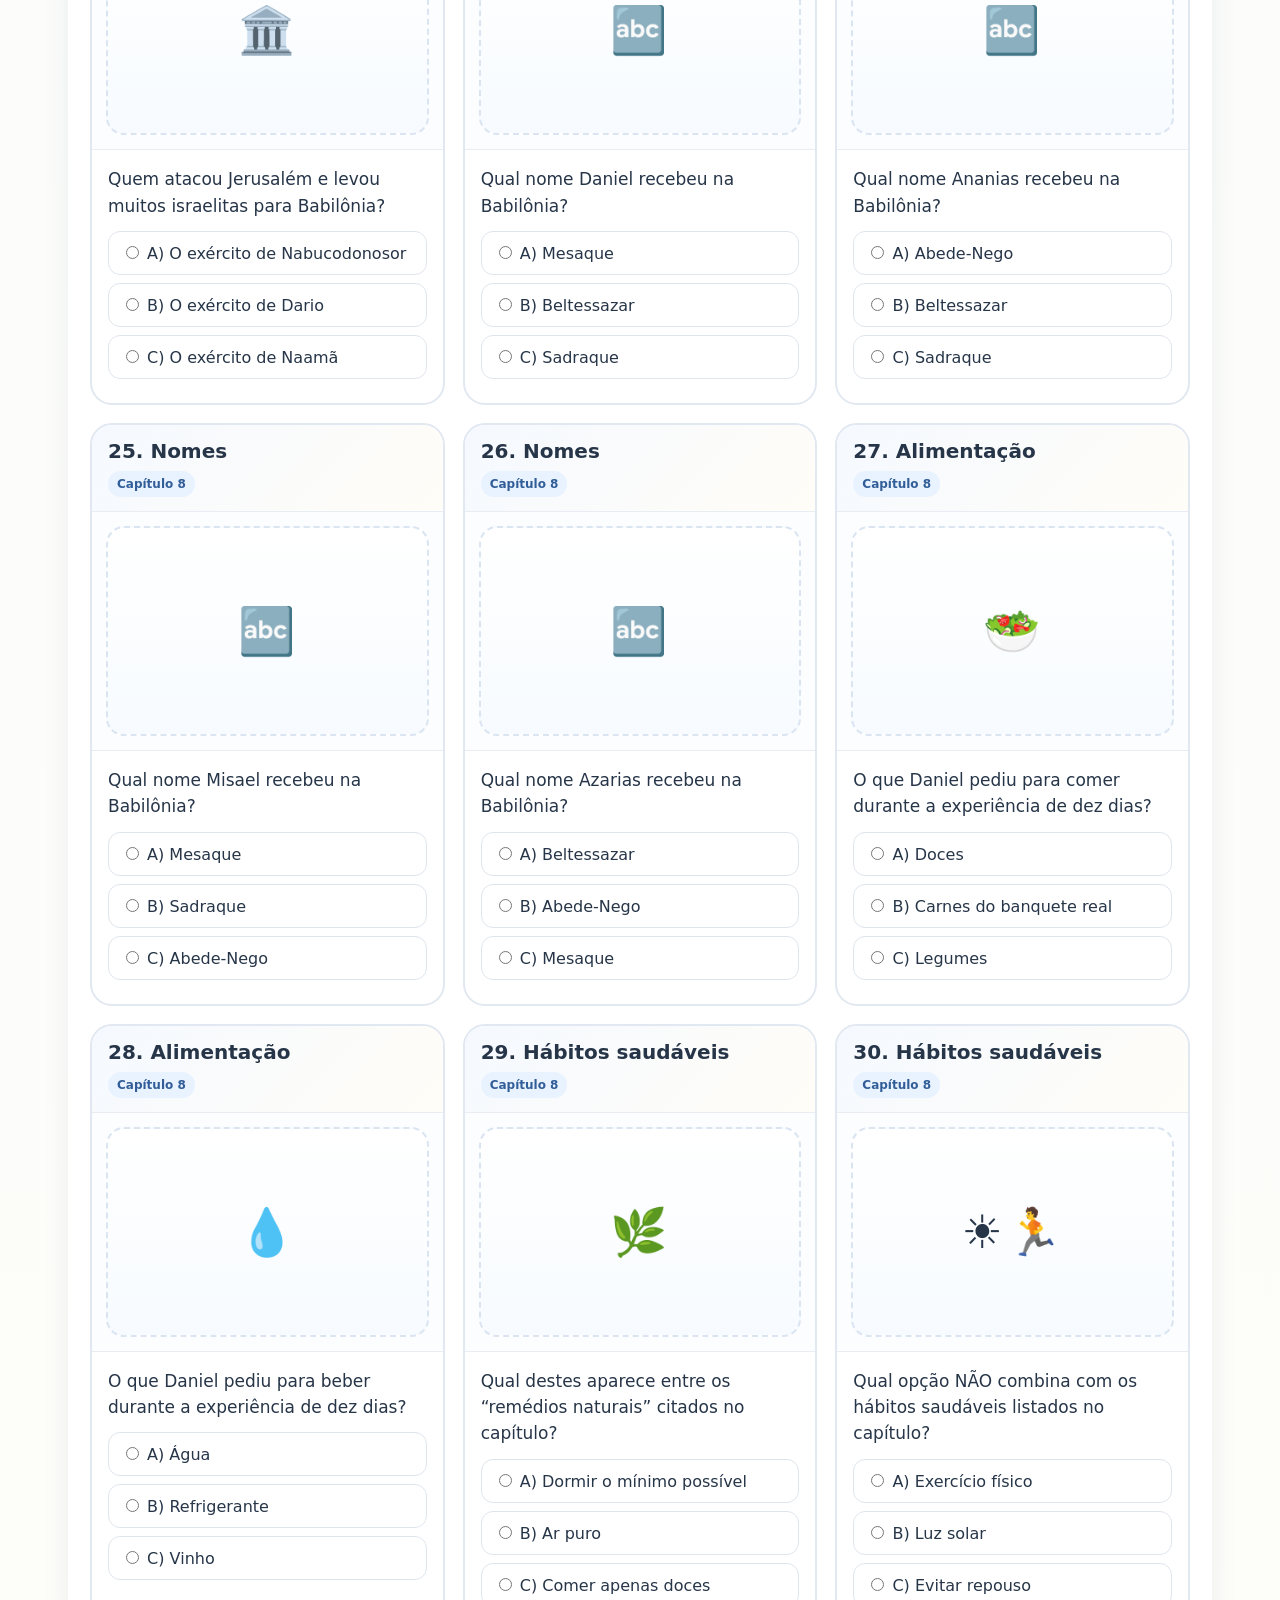
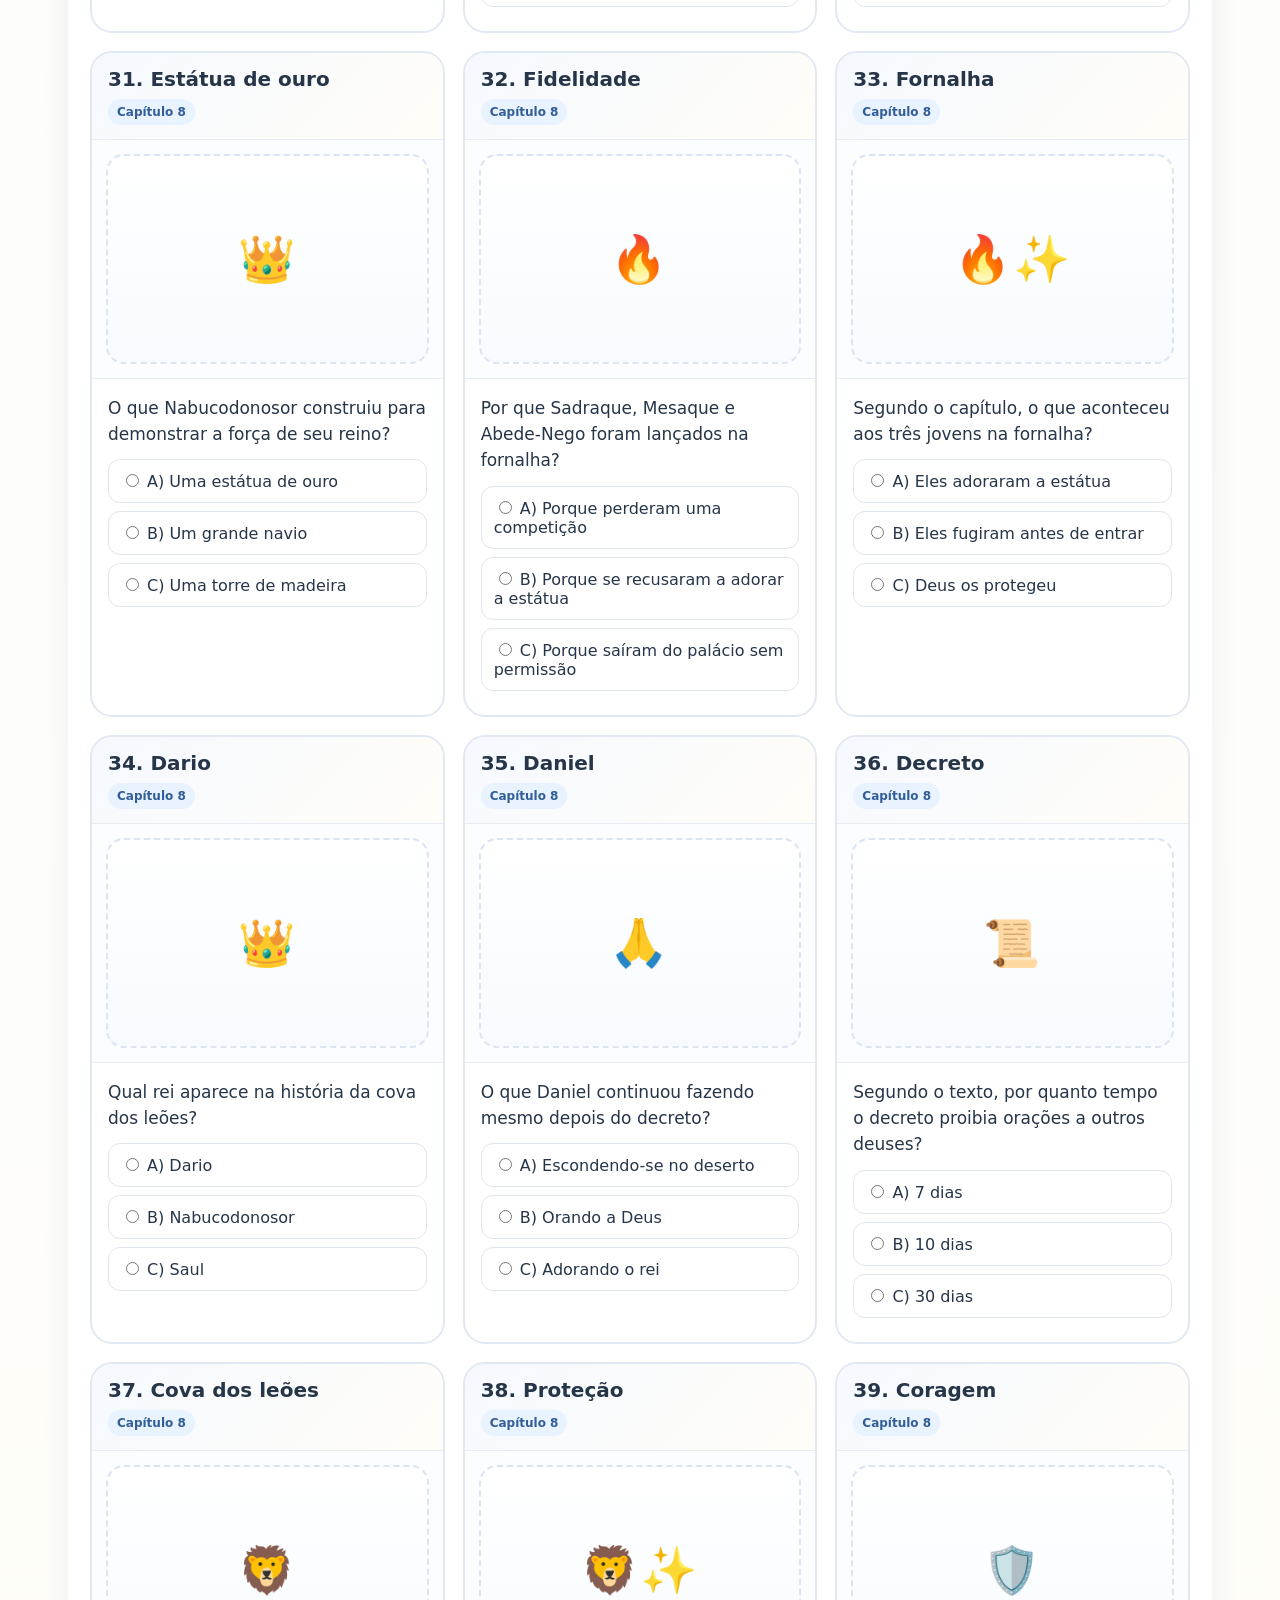
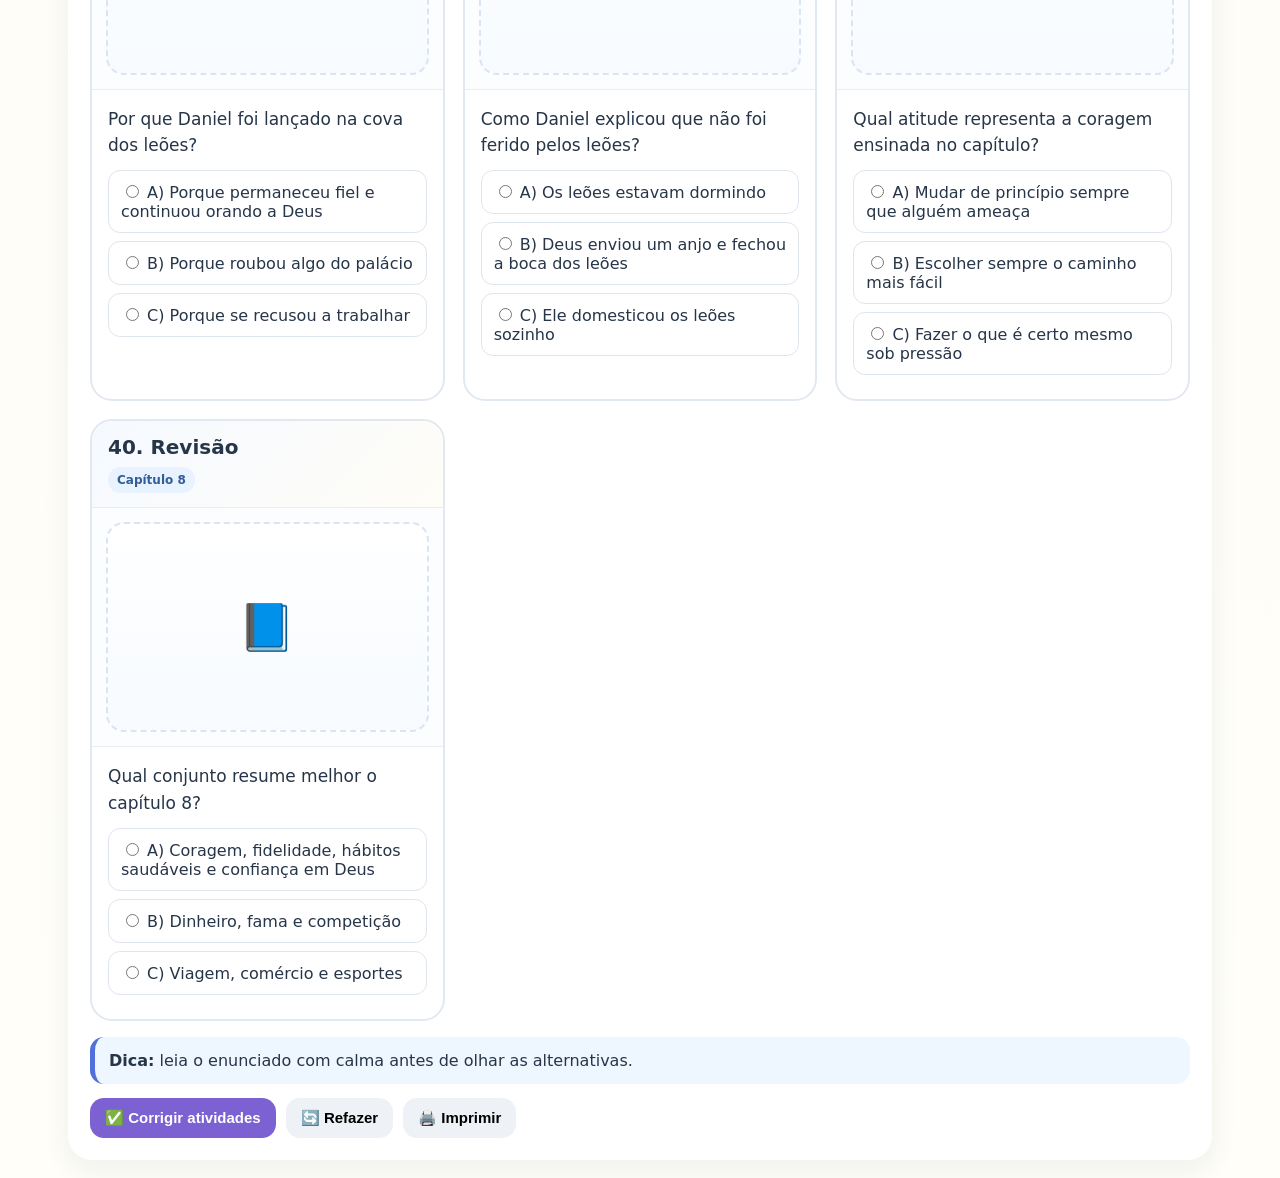
==== commit 2dd45051: "Força atualização das respostas de Ensino Religioso" ====
--- a/ensino-religioso.html
+++ b/ensino-religioso.html
@@ -1 +1 @@
-<!doctype html><html lang="pt-BR"><head><meta charset="utf-8"><meta name="viewport" content="width=device-width,initial-scale=1"><meta name="theme-color" content="#5a7fc5"><title>Ensino Religioso — Capítulos 7 e 8</title><link rel="stylesheet" href="styles.css"><link rel="stylesheet" href="extras.css"></head><body><main><nav class="topnav"><a href="index.html">🏠 Início</a><a href="matematica.html">➕ Matemática</a><a href="portugues.html">📚 Português</a><a class="active" href="ensino-religioso.html">🙏 Ensino Religioso</a></nav><section class="hero hero-rel"><span class="badge">🙏 Capítulos 7 e 8</span><h1>Ensino Religioso — páginas 146 a 167</h1><p>Resumo com exemplos e 40 atividades inéditas baseadas no conteúdo da apostila, com foco em fé, serviço, responsabilidade, coragem, hábitos saudáveis e fidelidade.</p></section><section class="section summary rel-summary"><h2>Resumo com exemplos</h2><div class="cards"><div class="info"><h3>✨ Características de Deus</h3><p>O capítulo apresenta Deus como bondoso, sábio, verdadeiro, onipotente, onisciente e onipresente.</p><div class="example"><strong>Exemplo:</strong> onisciente = sabe todas as coisas; onipresente = está em todos os lugares; onipotente = pode todas as coisas.</div></div><div class="info"><h3>🙏 Conhecer a Deus</h3><p>O material destaca a oração, o estudo da Bíblia e o relacionamento com Deus.</p><div class="example"><strong>Exemplo:</strong> separar um momento para orar e ler a Bíblia.</div></div><div class="info"><h3>👧 A pequena serva</h3><p>A menina israelita, mesmo cativa, confiou em Deus e falou a Naamã sobre o profeta em Israel.</p><div class="example"><strong>Exemplo:</strong> testemunhar é mostrar por atitudes e palavras aquilo em que se acredita.</div></div><div class="info"><h3>🌊 Naamã</h3><p>Naamã procurou Eliseu e recebeu a orientação de mergulhar sete vezes no rio Jordão.</p><div class="example"><strong>Ideia principal:</strong> o capítulo destaca obediência e confiança em Deus, não poder especial da água.</div></div><div class="info"><h3>🧹 Responsabilidade</h3><p>Crianças podem colaborar com tarefas adequadas à idade, sem confundir isso com trabalho infantil.</p><div class="example"><strong>Exemplo:</strong> guardar brinquedos, organizar materiais ou ajudar a pôr a mesa.</div></div><div class="info"><h3>❤️ Altruísmo</h3><p>Ser altruísta é ajudar o próximo sem esperar algo em troca.</p><div class="example"><strong>Exemplo:</strong> compartilhar o lanche ou doar algo que pode ajudar outra pessoa.</div></div><div class="info"><h3>🌍 Fazer a diferença</h3><p>O capítulo incentiva boas atitudes em casa, na escola e no bairro.</p><div class="example"><strong>Exemplo:</strong> ajudar, respeitar, colaborar e agir com bondade.</div></div><div class="info"><h3>🛡️ Coragem</h3><p>Coragem não significa ausência de medo, mas escolher fazer o que é certo mesmo em situações difíceis.</p><div class="example"><strong>Exemplo:</strong> Daniel e seus amigos mantiveram suas convicções mesmo sob pressão.</div></div><div class="info"><h3>👥 Daniel e seus amigos</h3><p>Daniel, Ananias, Misael e Azarias foram levados para Babilônia e receberam novos nomes.</p><div class="example"><strong>Nomes:</strong> Beltessazar, Sadraque, Mesaque e Abede-Nego.</div></div><div class="info"><h3>🥗 Hábitos saudáveis</h3><p>Daniel pediu legumes e água por dez dias. O capítulo também apresenta hábitos ligados à saúde.</p><div class="example"><strong>Exemplos:</strong> água, ar puro, alimentação saudável, exercício, repouso, domínio próprio, luz solar e confiança em Deus.</div></div><div class="info"><h3>🔥 Fornalha ardente</h3><p>Sadraque, Mesaque e Abede-Nego se recusaram a adorar a estátua e permaneceram fiéis a Deus.</p><div class="example"><strong>Ideia principal:</strong> fidelidade mesmo diante das consequências.</div></div><div class="info"><h3>🦁 Daniel e os leões</h3><p>Daniel continuou orando mesmo após o decreto e foi lançado na cova dos leões.</p><div class="example"><strong>Ideia principal:</strong> o relato mostra Daniel fiel e Deus o protegendo.</div></div></div></section><section class="section"><h2>40 atividades de Ensino Religioso</h2><p>Use os filtros por capítulo. As ilustrações servem apenas como apoio e não entregam a resposta.</p><div class="filters"><button type="button" class="filter active" onclick="filtrarRel('Todos',this)">Todas</button><button type="button" class="filter" onclick="filtrarRel('Capítulo 7',this)">Capítulo 7</button><button type="button" class="filter" onclick="filtrarRel('Capítulo 8',this)">Capítulo 8</button></div><form id="quizRel"><div id="gridRel" class="quiz-grid"></div><div class="note"><strong>Dica:</strong> leia o enunciado com calma antes de olhar as alternativas.</div><div class="actions"><button type="button" class="primary" onclick="corrigirRel()">✅ Corrigir atividades</button><button type="reset" class="secondary" onclick="refazerRel()">🔄 Refazer</button><button type="button" class="secondary" onclick="window.print()">🖨️ Imprimir</button></div><div id="resultRel"></div></form></section></main><script src="ensino-religioso.js"></script></body></html>+<!doctype html><html lang="pt-BR"><head><meta charset="utf-8"><meta name="viewport" content="width=device-width,initial-scale=1"><meta name="theme-color" content="#5a7fc5"><title>Ensino Religioso — Capítulos 7 e 8</title><link rel="stylesheet" href="styles.css"><link rel="stylesheet" href="extras.css"></head><body><main><nav class="topnav"><a href="index.html">🏠 Início</a><a href="matematica.html">➕ Matemática</a><a href="portugues.html">📚 Português</a><a class="active" href="ensino-religioso.html">🙏 Ensino Religioso</a></nav><section class="hero hero-rel"><span class="badge">🙏 Capítulos 7 e 8</span><h1>Ensino Religioso — páginas 146 a 167</h1><p>Resumo com exemplos e 40 atividades inéditas baseadas no conteúdo da apostila, com foco em fé, serviço, responsabilidade, coragem, hábitos saudáveis e fidelidade.</p></section><section class="section summary rel-summary"><h2>Resumo com exemplos</h2><div class="cards"><div class="info"><h3>✨ Características de Deus</h3><p>O capítulo apresenta Deus como bondoso, sábio, verdadeiro, onipotente, onisciente e onipresente.</p><div class="example"><strong>Exemplo:</strong> onisciente = sabe todas as coisas; onipresente = está em todos os lugares; onipotente = pode todas as coisas.</div></div><div class="info"><h3>🙏 Conhecer a Deus</h3><p>O material destaca a oração, o estudo da Bíblia e o relacionamento com Deus.</p><div class="example"><strong>Exemplo:</strong> separar um momento para orar e ler a Bíblia.</div></div><div class="info"><h3>👧 A pequena serva</h3><p>A menina israelita, mesmo cativa, confiou em Deus e falou a Naamã sobre o profeta em Israel.</p><div class="example"><strong>Exemplo:</strong> testemunhar é mostrar por atitudes e palavras aquilo em que se acredita.</div></div><div class="info"><h3>🌊 Naamã</h3><p>Naamã procurou Eliseu e recebeu a orientação de mergulhar sete vezes no rio Jordão.</p><div class="example"><strong>Ideia principal:</strong> o capítulo destaca obediência e confiança em Deus, não poder especial da água.</div></div><div class="info"><h3>🧹 Responsabilidade</h3><p>Crianças podem colaborar com tarefas adequadas à idade, sem confundir isso com trabalho infantil.</p><div class="example"><strong>Exemplo:</strong> guardar brinquedos, organizar materiais ou ajudar a pôr a mesa.</div></div><div class="info"><h3>❤️ Altruísmo</h3><p>Ser altruísta é ajudar o próximo sem esperar algo em troca.</p><div class="example"><strong>Exemplo:</strong> compartilhar o lanche ou doar algo que pode ajudar outra pessoa.</div></div><div class="info"><h3>🌍 Fazer a diferença</h3><p>O capítulo incentiva boas atitudes em casa, na escola e no bairro.</p><div class="example"><strong>Exemplo:</strong> ajudar, respeitar, colaborar e agir com bondade.</div></div><div class="info"><h3>🛡️ Coragem</h3><p>Coragem não significa ausência de medo, mas escolher fazer o que é certo mesmo em situações difíceis.</p><div class="example"><strong>Exemplo:</strong> Daniel e seus amigos mantiveram suas convicções mesmo sob pressão.</div></div><div class="info"><h3>👥 Daniel e seus amigos</h3><p>Daniel, Ananias, Misael e Azarias foram levados para Babilônia e receberam novos nomes.</p><div class="example"><strong>Nomes:</strong> Beltessazar, Sadraque, Mesaque e Abede-Nego.</div></div><div class="info"><h3>🥗 Hábitos saudáveis</h3><p>Daniel pediu legumes e água por dez dias. O capítulo também apresenta hábitos ligados à saúde.</p><div class="example"><strong>Exemplos:</strong> água, ar puro, alimentação saudável, exercício, repouso, domínio próprio, luz solar e confiança em Deus.</div></div><div class="info"><h3>🔥 Fornalha ardente</h3><p>Sadraque, Mesaque e Abede-Nego se recusaram a adorar a estátua e permaneceram fiéis a Deus.</p><div class="example"><strong>Ideia principal:</strong> fidelidade mesmo diante das consequências.</div></div><div class="info"><h3>🦁 Daniel e os leões</h3><p>Daniel continuou orando mesmo após o decreto e foi lançado na cova dos leões.</p><div class="example"><strong>Ideia principal:</strong> o relato mostra Daniel fiel e Deus o protegendo.</div></div></div></section><section class="section"><h2>40 atividades de Ensino Religioso</h2><p>Use os filtros por capítulo. As ilustrações servem apenas como apoio e não entregam a resposta.</p><div class="filters"><button type="button" class="filter active" onclick="filtrarRel('Todos',this)">Todas</button><button type="button" class="filter" onclick="filtrarRel('Capítulo 7',this)">Capítulo 7</button><button type="button" class="filter" onclick="filtrarRel('Capítulo 8',this)">Capítulo 8</button></div><form id="quizRel"><div id="gridRel" class="quiz-grid"></div><div class="note"><strong>Dica:</strong> leia o enunciado com calma antes de olhar as alternativas.</div><div class="actions"><button type="button" class="primary" onclick="corrigirRel()">✅ Corrigir atividades</button><button type="reset" class="secondary" onclick="refazerRel()">🔄 Refazer</button><button type="button" class="secondary" onclick="window.print()">🖨️ Imprimir</button></div><div id="resultRel"></div></form></section></main><script src="ensino-religioso.js?v=20260914-2"></script></body></html>
--- a/extras.css
+++ b/extras.css
@@ -1 +1 @@
-.topnav{display:flex;gap:10px;flex-wrap:wrap;margin:4px 0 18px;position:sticky;top:0;z-index:20;padding:10px;border-radius:16px;background:rgba(255,255,255,.94);box-shadow:0 8px 24px #22335518;backdrop-filter:blur(8px)}.topnav a{text-decoration:none;color:#334;padding:10px 14px;border-radius:12px;font-weight:800;background:#eef3fb}.topnav a.active{background:#7c61d2;color:#fff}.subject-grid{display:grid;grid-template-columns:repeat(auto-fit,minmax(280px,1fr));gap:18px}.subject-card{display:block;text-decoration:none;color:#263548;border:2px solid #e2e8f1;border-radius:22px;padding:24px;background:#fff;box-shadow:0 10px 28px #22335512;transition:.2s}.subject-card:hover{transform:translateY(-3px);box-shadow:0 16px 34px #22335520}.subject-icon{font-size:42px}.subject-card h3{font-size:28px;margin:12px 0 8px}.subject-card p{line-height:1.6;color:#66788a}.subject-card span{display:inline-block;margin-top:10px;font-weight:900}.math-card{border-top:8px solid #7c61d2}.port-card{border-top:8px solid #56a35b}.portal-hero{background:linear-gradient(135deg,#4f6fdc,#56a35b)}.hero-port{background:linear-gradient(135deg,#4a8f52,#7aaf50)}.port-summary{background:#f3f9e9;border-color:#d5e8a8}.porttag{background:#eaf6e5!important;color:#326d36!important}.port-visual{font-size:clamp(26px,5vw,46px);font-weight:900;text-align:center;line-height:1.35;letter-spacing:2px}.port-visual small{font-size:14px}.qcard .canvas{overflow:hidden}#resultPort{display:none;margin-top:16px;padding:18px;border-radius:18px;background:#effcf5;border:2px solid #bee6cb;font-size:18px;line-height:1.6}.animal-section{background:#fbfff5;border:2px solid #dcebbf}.animal-head{background:linear-gradient(90deg,#78aa39,#a9ca62);color:white;padding:14px 18px;border-radius:16px;margin-bottom:18px}.animal-head span{font-weight:900;font-size:13px}.animal-head h2{color:white;margin:4px 0 0}.animal-grid{display:grid;grid-template-columns:1.35fr .85fr;gap:18px}.animal-card{background:white;border:2px solid #e3edce;border-radius:18px;padding:18px}.animal-card h3{margin-top:0;color:#507d24}.animal-title{text-align:center;font-weight:900;font-size:clamp(28px,5vw,48px);letter-spacing:-1px;margin:14px 0}.jacare-letrado{position:relative;min-height:270px;overflow:hidden;background:linear-gradient(#fff,#fbfff6);border:2px dashed #b9d48c;border-radius:18px;padding:24px}.jacare-body{position:absolute;left:8%;right:12%;top:76px;transform:skewX(-7deg);font:700 14px/1.5 ui-monospace,SFMono-Regular,Menlo,Consolas,monospace;color:#23331b}.jacare-body span{display:block;white-space:nowrap}.jacare-tail{position:absolute;right:2%;top:118px;transform:rotate(-12deg);font:700 13px/1.2 ui-monospace,SFMono-Regular,Menlo,Consolas,monospace}.jacare-legs{position:absolute;font:700 13px ui-monospace,SFMono-Regular,Menlo,Consolas,monospace}.leg1{left:25%;top:190px;transform:rotate(55deg)}.leg2{left:58%;top:192px;transform:rotate(60deg)}.jacare-eye{position:absolute;left:12%;top:78px;font-size:20px}.animal-explain{margin-top:14px;padding:12px 14px;background:#f1f8e7;border-radius:14px;line-height:1.5}.author-card{background:#fffdf7}.author-example{margin-top:12px;padding:14px;border-radius:14px;background:#fff7dc;border:1px solid #f1d993}.author-example pre{overflow:auto;white-space:pre;font:700 14px/1.2 ui-monospace,SFMono-Regular,Menlo,Consolas,monospace}.small-help{color:#5f6d55;font-size:14px;line-height:1.45}@media(max-width:800px){.animal-grid{grid-template-columns:1fr}.jacare-letrado{min-height:245px}.jacare-body{left:4%;right:4%;font-size:11px}.jacare-tail{font-size:10px}}@media(max-width:700px){.topnav{position:static}.topnav a{flex:1;text-align:center}.subject-grid{grid-template-columns:1fr}}@media print{.topnav{display:none}}+.topnav{display:flex;gap:10px;flex-wrap:wrap;margin:4px 0 18px;position:sticky;top:0;z-index:20;padding:10px;border-radius:16px;background:rgba(255,255,255,.94);box-shadow:0 8px 24px #22335518;backdrop-filter:blur(8px)}.topnav a{text-decoration:none;color:#334;padding:10px 14px;border-radius:12px;font-weight:800;background:#eef3fb}.topnav a.active{background:#7c61d2;color:#fff}.subject-grid{display:grid;grid-template-columns:repeat(auto-fit,minmax(280px,1fr));gap:18px}.subject-card{display:block;text-decoration:none;color:#263548;border:2px solid #e2e8f1;border-radius:22px;padding:24px;background:#fff;box-shadow:0 10px 28px #22335512;transition:.2s}.subject-card:hover{transform:translateY(-3px);box-shadow:0 16px 34px #22335520}.subject-icon{font-size:42px}.subject-card h3{font-size:28px;margin:12px 0 8px}.subject-card p{line-height:1.6;color:#66788a}.subject-card span{display:inline-block;margin-top:10px;font-weight:900}.math-card{border-top:8px solid #7c61d2}.port-card{border-top:8px solid #56a35b}.rel-card{border-top:8px solid #4f83c4}.portal-hero{background:linear-gradient(135deg,#4f6fdc,#56a35b)}.hero-port{background:linear-gradient(135deg,#4a8f52,#7aaf50)}.hero-rel{background:linear-gradient(135deg,#416fae,#6c8fd0)}.port-summary{background:#f3f9e9;border-color:#d5e8a8}.rel-summary{background:#eef5ff;border-color:#c9dcf5}.porttag{background:#eaf6e5!important;color:#326d36!important}.reltag{background:#e9f2ff!important;color:#315e98!important}.port-visual,.rel-visual{font-size:clamp(26px,5vw,46px);font-weight:900;text-align:center;line-height:1.35;letter-spacing:2px}.port-visual small,.rel-visual small{font-size:14px}.qcard .canvas{overflow:hidden}#resultPort,#resultRel{display:none;margin-top:16px;padding:18px;border-radius:18px;background:#effcf5;border:2px solid #bee6cb;font-size:18px;line-height:1.6}.animal-section{background:#fbfff5;border:2px solid #dcebbf}.animal-head{background:linear-gradient(90deg,#78aa39,#a9ca62);color:white;padding:14px 18px;border-radius:16px;margin-bottom:18px}.animal-head span{font-weight:900;font-size:13px}.animal-head h2{color:white;margin:4px 0 0}.animal-grid{display:grid;grid-template-columns:1.35fr .85fr;gap:18px}.animal-card{background:white;border:2px solid #e3edce;border-radius:18px;padding:18px}.animal-card h3{margin-top:0;color:#507d24}.animal-title{text-align:center;font-weight:900;font-size:clamp(28px,5vw,48px);letter-spacing:-1px;margin:14px 0}.jacare-letrado{position:relative;min-height:270px;overflow:hidden;background:linear-gradient(#fff,#fbfff6);border:2px dashed #b9d48c;border-radius:18px;padding:24px}.jacare-body{position:absolute;left:8%;right:12%;top:76px;transform:skewX(-7deg);font:700 14px/1.5 ui-monospace,SFMono-Regular,Menlo,Consolas,monospace;color:#23331b}.jacare-body span{display:block;white-space:nowrap}.jacare-tail{position:absolute;right:2%;top:118px;transform:rotate(-12deg);font:700 13px/1.2 ui-monospace,SFMono-Regular,Menlo,Consolas,monospace}.jacare-legs{position:absolute;font:700 13px ui-monospace,SFMono-Regular,Menlo,Consolas,monospace}.leg1{left:25%;top:190px;transform:rotate(55deg)}.leg2{left:58%;top:192px;transform:rotate(60deg)}.jacare-eye{position:absolute;left:12%;top:78px;font-size:20px}.animal-explain{margin-top:14px;padding:12px 14px;background:#f1f8e7;border-radius:14px;line-height:1.5}.author-card{background:#fffdf7}.author-example{margin-top:12px;padding:14px;border-radius:14px;background:#fff7dc;border:1px solid #f1d993}.author-example pre{overflow:auto;white-space:pre;font:700 14px/1.2 ui-monospace,SFMono-Regular,Menlo,Consolas,monospace}.small-help{color:#5f6d55;font-size:14px;line-height:1.45}@media(max-width:800px){.animal-grid{grid-template-columns:1fr}.jacare-letrado{min-height:245px}.jacare-body{left:4%;right:4%;font-size:11px}.jacare-tail{font-size:10px}}@media(max-width:700px){.topnav{position:static}.topnav a{flex:1;text-align:center}.subject-grid{grid-template-columns:1fr}}@media print{.topnav{display:none}}
